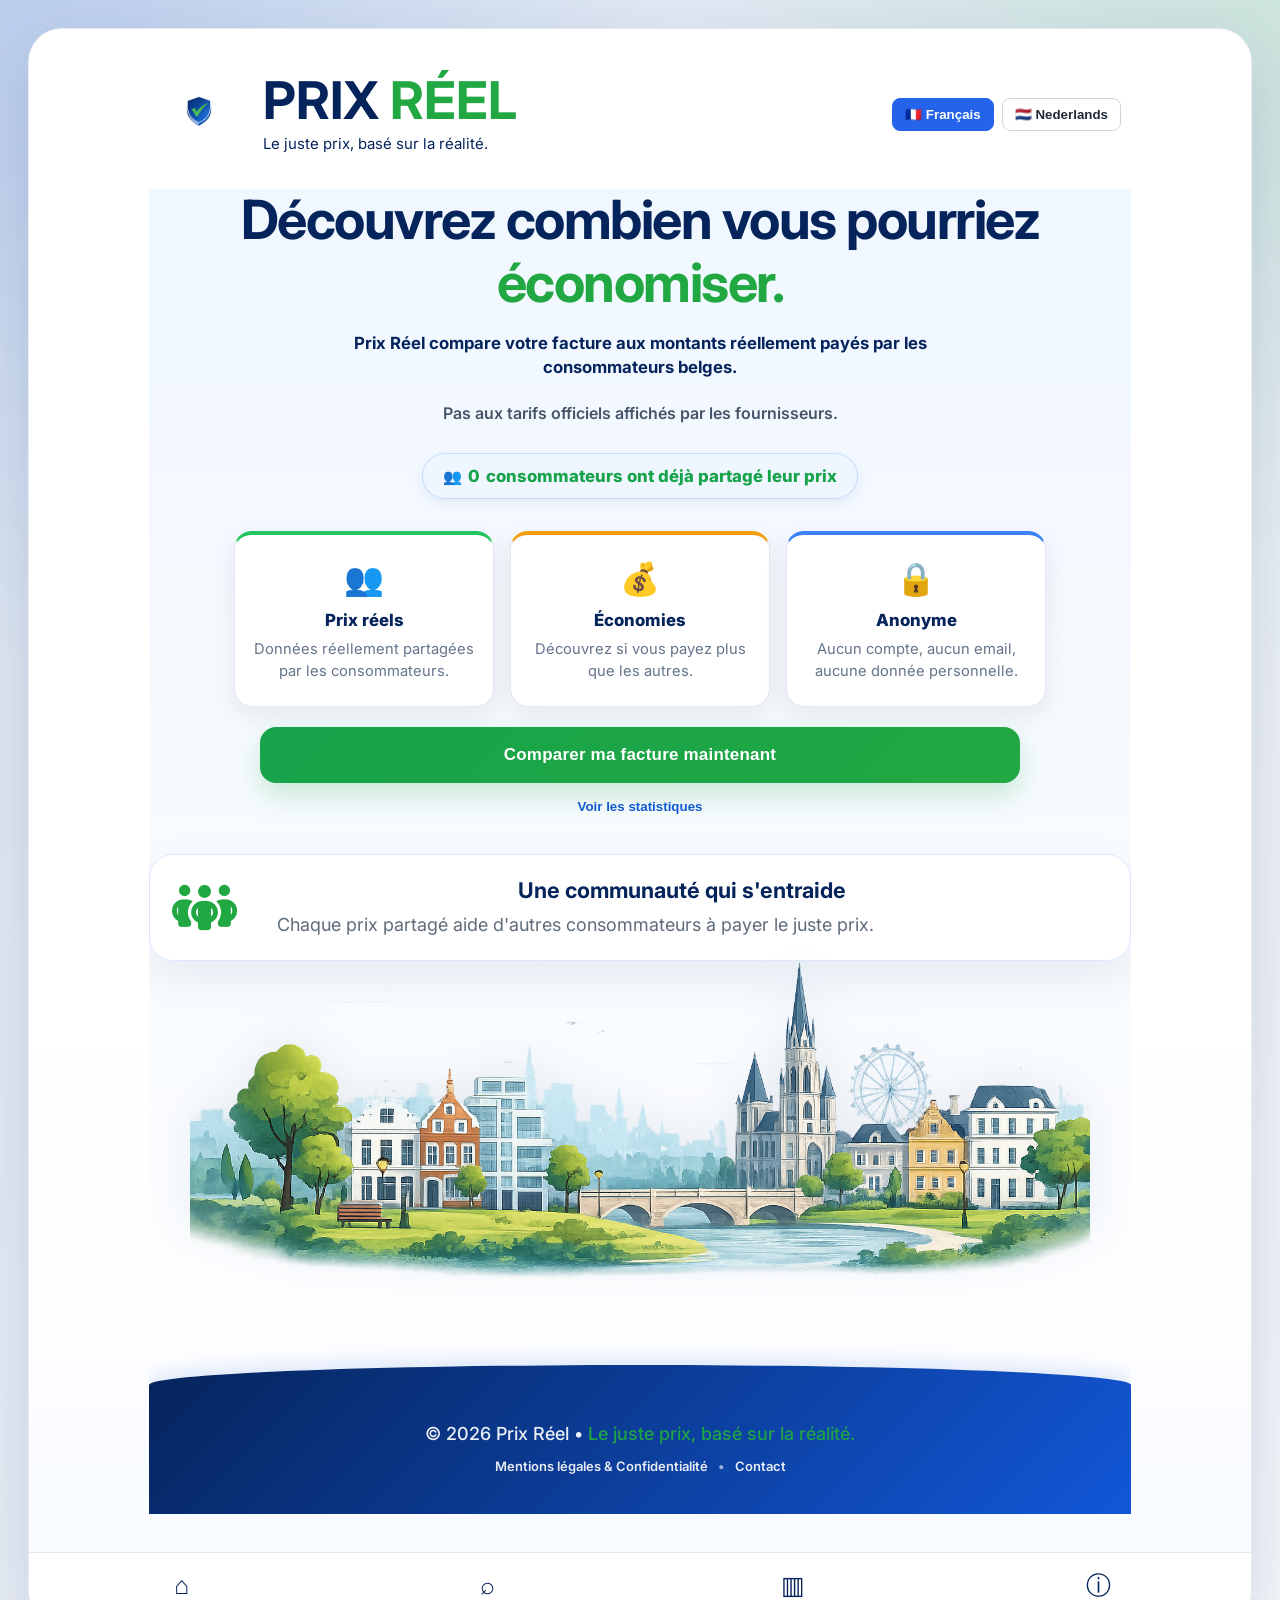
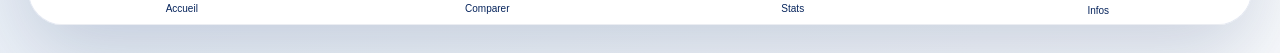
==== index.html @ 26c75067 "Add i18n attributes to community section headings" ====
<!DOCTYPE html>
<html lang="fr">
<head>
  <meta charset="UTF-8" />
  <meta name="viewport" content="width=device-width, initial-scale=1.0" />
  <link rel="icon" type="image/png" href="shield-logo.png">
  
  
  <title>Prix Réel | Comparez les prix Internet réellement payés en Belgique</title>
  <meta name="description" content="Prix Réel est une plateforme belge indépendante basée sur les prix réellement payés par les consommateurs. Comparez votre abonnement Internet et découvrez si vous payez le juste prix.">
  <meta name="robots" content="index, follow">
  <link rel="stylesheet" href="style.css?v=30" />
  <link rel="stylesheet" href="https://cdnjs.cloudflare.com/ajax/libs/font-awesome/6.5.1/css/all.min.css">
  <link href="https://fonts.googleapis.com/css2?family=Inter:wght@500;600;700;800&display=swap" rel="stylesheet">
  <meta name="google-site-verification" content="8KkwB-e2dJpltFRa9STLV8NX990c75Moo5jhTXVJp_Q" />
  <!-- Google tag (gtag.js) -->
<script async src="https://www.googletagmanager.com/gtag/js?id=G-095K23J9T4"></script>
<script>
  window.dataLayer = window.dataLayer || [];
  function gtag(){dataLayer.push(arguments);}
  gtag('js', new Date());

  gtag('config', 'G-095K23J9T4');
</script>
</head>

<body>

  <main class="app">

    <section class="screen active" id="home">
      
<header class="site-header">

  <div class="brand">
    <img src="shield-logo.png" alt="Prix Réel" class="logo-shield">

    <div class="brand-text">
      <h1>PRIX <span>RÉEL</span></h1>
      <p data-i18n="brandSlogan">
        Le juste prix, basé sur la réalité.
      </p>
    </div>
  </div>

  <div class="language-switcher">
    <button id="lang-fr" onclick="setLanguage('fr')">
      🇫🇷 Français
    </button>

    <button id="lang-nl" onclick="setLanguage('nl')">
      🇳🇱 Nederlands
    </button>
  </div>

</header>

<div class="hero">

  <h2 data-i18n="heroTitle">
    Découvrez combien vous pourriez <span>économiser.</span>
  </h2>

  <div class="hero-message">
    <strong data-i18n="heroMessageStrong">
      Prix Réel compare votre facture aux montants réellement payés par les consommateurs belges.
    </strong>
    <br>
    <span data-i18n="heroMessageSmall">
      Pas aux tarifs officiels affichés par les fournisseurs.
    </span>
  </div>

  <div class="community-counter">
    👥 <span id="home-trust-counter">0</span>
    <span data-i18n="communityCounterText">consommateurs ont déjà partagé leur prix</span>
  </div>

  <div class="hero-features">

    <div class="feature-card">
      <div class="feature-icon">👥</div>
      <h3 data-i18n="featureRealPricesTitle">Prix réels</h3>
      <p data-i18n="featureRealPricesText">Données réellement partagées par les consommateurs.</p>
    </div>

    <div class="feature-card">
      <div class="feature-icon">💰</div>
      <h3 data-i18n="featureSavingsTitle">Économies</h3>
      <p data-i18n="featureSavingsText">Découvrez si vous payez plus que les autres.</p>
    </div>

    <div class="feature-card">
      <div class="feature-icon">🔒</div>
      <h3 data-i18n="featureAnonymousTitle">Anonyme</h3>
      <p data-i18n="featureAnonymousText">Aucun compte, aucun email, aucune donnée personnelle.</p>
    </div>

  </div>

<button class="primary" onclick="goTo('category')" data-i18n="compareButton">
  Comparer ma facture maintenant
</button>
  
<button class="link" onclick="goTo('stats')" data-i18n="statsButton">
  Voir les statistiques
</button>

<div class="community-card">
  <div class="community-icon">
    <i class="fa-solid fa-people-group"></i>
  </div>

  <div class="community-content">
    <h3 data-i18n="communityTitle">
      Une communauté qui s'entraide
    </h3>

    <p data-i18n="communityText">
      Chaque prix partagé aide d'autres consommateurs
      à payer le juste prix.
    </p>
</div>
</div>

<div class="footer-separator"></div>

<div class="city-footer">
  <img src="city-prixreel.png" alt="Ville Prix Réel">
</div>

<footer class="footer-prixreel">
  <p>
    © 2026 Prix Réel •
    <span data-i18n="footerSlogan">
      Le juste prix, basé sur la réalité.
    </span>
  </p>

  <div class="footer-links">
    <a href="mentions-legales.html" data-i18n="footerLegal">
      Mentions légales & Confidentialité
    </a>

    <span>•</span>

    <a href="mailto:contact.prixreel@gmail.com" data-i18n="footerContact">
      Contact
    </a>
  </div>
</footer>
      
    </section>

<section class="screen" id="category">
  <div class="topbar">
    <button class="back" onclick="goTo('home')">←</button>
    <div class="progress"><span style="width:25%"></span></div>
  </div>

  <h2 data-i18n="categoryTitle">Quel service souhaitez-vous comparer ?</h2>
  <p class="subtitle" data-i18n="categorySubtitle">Nous commençons par Internet.</p>

  <button class="service active-service" onclick="goTo('form')">
    <div class="service-icon blue">📶</div>
    <div>
      <strong data-i18n="serviceInternetTitle">Internet</strong>
      <p data-i18n="serviceInternetText">Comparez votre abonnement Internet</p>
    </div>
    <span>›</span>
  </button>

  <button class="service locked">
    <div class="service-icon">🚗</div>
    <div>
      <strong data-i18n="serviceCarTitle">Assurance auto</strong>
      <p data-i18n="comingSoon">🔒 Bientôt disponible</p>
    </div>
  </button>

  <button class="service locked">
    <div class="service-icon">⚡</div>
    <div>
      <strong data-i18n="serviceElectricityTitle">Électricité</strong>
      <p data-i18n="comingSoon">🔒 Bientôt disponible</p>
    </div>
  </button>

  <button class="service locked">
    <div class="service-icon">📱</div>
    <div>
      <strong data-i18n="serviceMobileTitle">Téléphone mobile</strong>
      <p data-i18n="comingSoon">🔒 Bientôt disponible</p>
    </div>
  </button>
  
  <div class="info-box">
    <strong data-i18n="categoryInfoTitle">
      D'autres catégories arrivent bientôt !
    </strong>
    <p data-i18n="categoryInfoText">
      Aidez-nous à rendre les prix plus transparents partout.
    </p>
  </div>
    </section>

    <section class="screen" id="form">
      <div class="topbar">
        <button class="back" onclick="goTo('category')">←</button>
        <div class="progress"><span style="width:50%"></span></div>
      </div>

    <h2 data-i18n="formTitle">
      Comparez votre abonnement Internet
    </h2>    
    <p class="subtitle" data-i18n="formSubtitle">
      Remplissez les informations ci-dessous.
    </p>

<label data-i18n="providerLabel">Votre fournisseur Internet</label>
<select id="provider">
  <option>Proximus</option>
  <option>Orange</option>
  <option>Telenet</option>
  <option>Mobile Vikings</option>
  <option>Base</option>
  <option>Scarlet</option>
  <option>EDPnet</option>
  <option>VOO</option>
  <option>Yoin</option>
  <option>Hey! Telecom</option>
  <option data-i18n="optionOther">Autre</option>
</select>

<label data-i18n="cityLabel">Votre ville</label>
<div class="city-autocomplete">
  <input
    type="text"
    id="citySearch"
    placeholder="Tapez votre ville..."
    data-i18n-placeholder="cityPlaceholder"
    autocomplete="new-password"
  >
  <div id="citySuggestions"></div>
</div>

<label data-i18n="priceLabel">Votre montant mensuel</label>
<div class="money-input">
  <input id="price" type="number" value="62" />
  <span data-i18n="perMonth">€ / mois</span>
</div>

<div class="extra-services-row">
  <input type="checkbox" id="hasExtraServices">

  <label for="hasExtraServices">
    <strong data-i18n="extraLabel">
      Mon prix inclut une assurance ou un service supplémentaire
    </strong>

    <small data-i18n="extraDescription">
      Exemple : assurance smartphone, option sécurité, service lié au pack...
    </small>
  </label>
</div>

  <label data-i18n="offerLabel">Type d'abonnement</label>
  <select id="offer">
    <option data-i18n="offerInternetOnly">Internet seul</option>
    <option data-i18n="offerInternetTV">Internet + TV</option>
    <option data-i18n="offerInternetMobile">Internet + Mobile</option>
    <option data-i18n="offerInternetTVMobile">Internet + TV + Mobile</option>
    <option data-i18n="offerFullPack">Pack complet</option>
    <option data-i18n="offerFiber">Fibre</option>
  </select>
  
  <label data-i18n="speedLabel">Vitesse Internet</label>
  
  <select id="speed">
    <option>100 Mbps</option>
    <option>200 Mbps</option>
    <option>500 Mbps</option>
    <option>1 Gbps</option>
    <option data-i18n="optionOther">Autre</option>
    <option value="unknown" data-i18n="unknownSpeed">
      Je ne connais pas ma vitesse
    </option>
  </select>

    <div class="privacy-box">
      <div class="privacy-icon">✓</div>
    
      <div class="privacy-text">
        <h3 data-i18n="anonymousTitle">
          Vos données sont 100% anonymes
        </h3>
    
        <p data-i18n="anonymousText">
          Elles nous aident seulement à calculer les prix réels dans votre région.
        </p>
      </div>
    </div>
    
    <button
      class="primary blue-btn"
      onclick="calculate()"
      data-i18n="comparePriceButton">
      Comparer mon prix
    </button>
  </section>

<section class="screen" id="result">
  <div class="topbar">
    <button class="back" onclick="goTo('form')">←</button>
    <strong data-i18n="resultTopbar">Résultat</strong>
    <button class="back">↗</button>
  </div>

  <div class="result-card result-card-simple">

    <div class="price-summary">
      <span id="price-summary-text">
        Votre prix est 20% plus cher que la moyenne
      </span>
    </div>

    <div class="score-bar-card">
      <div class="score-badge" id="percent">0%</div>

      <div class="score-bar">
        <div class="score-fill"></div>
        <div class="score-dot"></div>
      </div>

      <div class="score-labels">
        <span data-i18n="cheaperLabel">Moins cher</span>
        <span data-i18n="moreExpensiveLabel">Plus cher</span>
      </div>

      <p id="ranking-message" data-i18n="rankingMessage">
        Position dans le classement des prix
      </p>
    </div>

    <div class="result-summary" id="result-summary"></div>

    <div class="data-quality-small" id="data-quality"></div>

    <div class="recommendation-card" id="recommendation-card"></div>

  </div>

  <div class="best-deals-card" id="best-deals-card">
    <h3 data-i18n="providerRankingTitle">
      🏆 Classement des fournisseurs
    </h3>

    <p class="provider-ranking-subtitle" data-i18n="providerRankingSubtitle">
      Prix moyens observés pour des abonnements similaires.
    </p>

    <div id="best-deals-list"></div>
  </div>

  <div class="tip-card" id="saving-tip-card">
    <strong id="saving-tip-title" data-i18n="savingTipTitle">
      💡 Conseil Prix Réel
    </strong>

    <p id="saving-tip-text" data-i18n="savingTipText">
      Les prix évoluent régulièrement. Pensez à comparer votre abonnement de temps en temps.
    </p>
  </div>

  <button class="primary" onclick="goTo('home')" data-i18n="restartComparisonButton">
    Recommencer une comparaison
  </button>

  <button class="share-btn" onclick="shareResult()" data-i18n="shareResultButton">
    📤 Partager mon résultat et aider la communauté
  </button>
</section>

<section class="screen" id="stats">
  <div class="topbar">
    <button class="back" onclick="goTo('home')">←</button>
    <strong>Statistiques</strong>
    <div></div>
  </div>
<div class="stats-hero">

  <h2 data-i18n="statsTitle">
    Les prix partagés par la communauté
  </h2>

  <p data-i18n="statsSubtitle">
    Un aperçu des prix Internet réellement enregistrés sur Prix Réel.
  </p>

  <p class="stats-community">
    📊
    <span id="stats-community-count">47</span>
    <span data-i18n="statsCommunityText">
      contributions réelles de consommateurs belges
    </span>
  </p>

  <p class="stats-community">
    🏙️
    <span id="stats-cities">26</span>
    <span data-i18n="statsCitiesText">
      villes couvertes en Belgique
    </span>
  </p>

</div>

<div class="stats-grid">
  <div class="stat-card">
    <div class="stat-icon">📊</div>
    <h3 id="stats-total">0</h3>
    <p data-i18n="statsTotalLabel">Prix enregistrés</p>
  </div>

  <div class="stat-card">
    <div class="stat-icon">💶</div>
    <h3 id="stats-average">0 €</h3>
    <p data-i18n="statsAverageLabel">Prix moyen</p>
  </div>

  <div class="stat-card">
    <div class="stat-icon">🟢</div>
    <h3 id="stats-min">0 €</h3>
    <p data-i18n="statsMinLabel">Prix le plus bas</p>
  </div>

  <div class="stat-card">
    <div class="stat-icon">🔴</div>
    <h3 id="stats-max">0 €</h3>
    <p data-i18n="statsMaxLabel">Prix le plus élevé</p>
  </div>
</div>

<div class="provider-chart-card">
  <h3 data-i18n="statsRankingTitle">
    🏆 Classement des fournisseurs les plus compétitifs
  </h3>

  <p data-i18n="statsRankingSubtitle">
    Basé sur les prix réellement observés par la communauté.
  </p>
    
<div class="filter-section-title">
  <span>📦</span>
  <strong data-i18n="statsOfferLabel">Offre</strong>
</div>
    
<div class="provider-filter">
  <button class="provider-filter-btn active" data-i18n="statsAll" onclick="setProviderFilter('all', this)">Tous</button>

  <button class="provider-filter-btn" data-i18n="statsInternet" onclick="setProviderFilter('Internet', this)">Internet</button>

  <button class="provider-filter-btn" data-i18n="statsInternetTv" onclick="setProviderFilter('Internet + TV', this)">Internet + TV</button>

  <button class="provider-filter-btn" data-i18n="statsInternetMobile" onclick="setProviderFilter('Internet + Mobile', this)">Internet + Mobile</button>

  <button class="provider-filter-btn" data-i18n="statsFullPack" onclick="setProviderFilter('Pack complet', this)">Pack complet</button>
</div>
    
<div class="filter-separator"></div>

<div class="filter-section-title">
  <span>🚀</span>
  <strong data-i18n="statsSpeedLabel">Vitesse</strong>
</div>
    
<div class="provider-filter speed-filter">
  <button class="speed-filter-btn active" onclick="setSpeedFilter('all', this)">Toutes vitesses</button>
  <button class="speed-filter-btn" onclick="setSpeedFilter('100 Mbps', this)">100 Mbps</button>
  <button class="speed-filter-btn" onclick="setSpeedFilter('500 Mbps', this)">500 Mbps</button>
  <button class="speed-filter-btn" onclick="setSpeedFilter('1 Gbps', this)">1 Gbps</button>
</div>

<div id="filter-summary" class="filter-summary"></div>

    
      <div id="provider-chart"></div>
</div>


  
<div class="stats-note">
  <strong data-i18n="statsHowCalculatedTitle">
    🔍 Comment sont calculées ces statistiques ?
  </strong>

  <p data-i18n="statsHowCalculatedText">
    Les moyennes sont recalculées automatiquement à chaque nouvelle contribution.
    Les classements sont basés sur les prix réellement observés auprès des consommateurs.
  </p>
</div>
  
</section>

    <section class="screen" id="profile">
  <div class="topbar">
    <button class="back" onclick="goTo('home')">←</button>
    <strong>Profil communauté</strong>
    <div></div>
  </div>

  <div class="stats-hero">
    <h2>Votre espace Prix Réel</h2>
    <p>Suivez l’évolution de la communauté et les meilleurs prix observés.</p>
  </div>

  <div class="stats-grid">
    <div class="stat-card">
      <div class="stat-icon">📊</div>
      <h3 id="profile-total">0</h3>
      <p>Prix partagés</p>
    </div>

    <div class="stat-card">
      <div class="stat-icon">🏙️</div>
      <h3 id="profile-cities">0</h3>
      <p>Villes couvertes</p>
    </div>

    <div class="stat-card">
      <div class="stat-icon">🏆</div>
      <h3 id="profile-best-provider">-</h3>
      <p>Fournisseur le plus compétitif</p>
    </div>

    <div class="stat-card">
      <div class="stat-icon">🤝</div>
      <h3>100%</h3>
      <p>Données anonymes</p>
    </div>
  </div>

  <div class="stats-note">
    <strong>🌍 Impact de la communauté</strong>
    <p>
      Grâce aux prix partagés dans plusieurs villes belges,
      Prix Réel aide déjà les consommateurs à identifier
      les offres les plus compétitives du marché.
    </p>
  </div>
</section>

    <section id="about" class="screen">

  <div>
    <h2 data-i18n="infoTitle">ⓘ Informations</h2>
    <p class="subtitle" data-i18n="infoSubtitle">
      Transparence, méthodologie et mission de Prix Réel.
    </p>
  </div>

  <div class="trust-row">
    <div>
      📊 <span id="info-trust-counter">0</span>
      <span data-i18n="infoBadgeShared">prix partagés</span>
    </div>

    <div>
      🏙️ <span data-i18n="infoBadgeBelgium">Données en Belgique</span>
    </div>

    <div>
      🔒 <span data-i18n="infoBadgeAnonymous">Contributions anonymes</span>
    </div>
  </div>

  <h2 data-i18n="infoHowTitle">Comment ça marche ?</h2>

  <p class="subtitle" data-i18n="infoHowText">
    Prix Réel aide les consommateurs à comparer les prix réellement payés par la communauté.
  </p>

  <div class="info-card">
    <div class="info-icon">
      <img src="shield-logo.png" class="info-shield" alt="Prix Réel">
    </div>
    <div>
      <h3 data-i18n="infoAboutTitle">À propos de Prix Réel</h3>

      <p data-i18n="infoAboutText1">
        Prix Réel est une plateforme collaborative qui permet aux consommateurs de comparer leur abonnement avec les prix réellement payés par d'autres utilisateurs.
      </p>

      <p data-i18n="infoAboutText2">
        Notre objectif est simple : apporter davantage de transparence sur les prix pratiqués en Belgique et aider chacun à payer le juste prix.
      </p>
    </div>
  </div>

  <div class="info-card">
    <div class="info-icon">📤</div>
    <div>
      <h3 data-i18n="infoShareTitle">Partagez votre abonnement</h3>

      <p data-i18n="infoShareText1">
        Indiquez simplement votre ville, votre fournisseur et le montant de votre abonnement.
      </p>

      <p data-i18n="infoShareText2">
        En quelques secondes, votre contribution enrichit la base de données et aide à améliorer les comparaisons pour toute la communauté.
      </p>
    </div>
  </div>

  <div class="info-card">
    <div class="info-icon">🔍</div>
    <div>
      <h3 data-i18n="infoCompareTitle">Prix Réel compare</h3>

      <p data-i18n="infoCompareText1">
        Une fois votre abonnement renseigné, Prix Réel recherche automatiquement des offres similaires dans sa base de données.
      </p>

      <p data-i18n="infoCompareText2">
        L'analyse repose sur plusieurs critères afin de proposer une comparaison pertinente et représentative du marché.
      </p>
    </div>
  </div>

  <div class="info-card">
    <div class="info-icon">📊</div>
    <div>
      <h3 data-i18n="infoCalculationTitle">
        Comment les comparaisons sont calculées ?
      </h3>

      <p data-i18n="infoCalculationText1">
        Les comparaisons prennent notamment en compte le fournisseur, le type d'offre, la vitesse Internet et la localisation lorsque cela est pertinent.
      </p>

      <p data-i18n="infoCalculationText2">
        Plus la communauté participe, plus les résultats gagnent en précision.
      </p>
    </div>
  </div>

  <div class="info-card">
    <div class="info-icon">💰</div>
    <div>
      <h3 data-i18n="infoSituationTitle">Découvrez votre situation</h3>

      <p data-i18n="infoSituationText1">
        Vous savez immédiatement si votre abonnement est inférieur, proche ou supérieur aux prix observés pour des offres similaires.
      </p>

      <p data-i18n="infoSituationText2">
        Prix Réel vous permet ainsi d'identifier rapidement si vous bénéficiez d'un bon tarif ou si des économies sont possibles.
      </p>
    </div>
  </div>

  <div class="info-card">
    <div class="info-icon">🔒</div>
    <div>
      <h3 data-i18n="infoAnonymousTitle">Données anonymes</h3>

      <p data-i18n="infoAnonymousText1">
        Aucun nom, numéro de téléphone ou information personnelle n'est demandé.
      </p>

      <p data-i18n="infoAnonymousText2">
        Les données enregistrées servent uniquement à améliorer les comparaisons et les statistiques affichées sur la plateforme.
      </p>
    </div>
  </div>

  <div class="info-card">
    <div class="info-icon">🛡️</div>
    <div>
      <h3 data-i18n="infoEngagementTitle">Notre engagement</h3>

      <p data-i18n="infoEngagementText1">
        Prix Réel ne vend pas vos données personnelles.
      </p>

      <p data-i18n="infoEngagementText2">
        Les comparaisons sont basées exclusivement sur les informations réellement partagées par la communauté afin de garantir une approche transparente et indépendante.
      </p>
    </div>
  </div>

  <div class="info-card">
    <div class="info-icon">🧩</div>
    <div>
      <h3 data-i18n="infoCommunityTitle">
        Une communauté qui s’entraide
      </h3>

      <p data-i18n="infoCommunityText1">
        Chaque prix partagé aide d'autres consommateurs à mieux comprendre le marché et à identifier les offres les plus avantageuses.
      </p>

      <p data-i18n="infoCommunityText2">
        En participant, vous contribuez à rendre les prix plus transparents pour tous.
      </p>
    </div>
  </div>

  <div class="info-card">
    <div class="info-icon">🤝</div>
    <div>
      <h3 data-i18n="infoPartnersTitle">Partenaires</h3>

      <p data-i18n="infoPartnersText1">
        Prix Réel est actuellement en phase de développement.
      </p>

      <p data-i18n="infoPartnersText2">
        Des partenariats pourront être mis en place à l'avenir afin d'enrichir les services proposés aux utilisateurs et de leur offrir davantage d'opportunités d'économies.
      </p>

      <p data-i18n="infoPartnersText3">
        Notre priorité reste de fournir des comparaisons claires, indépendantes et basées sur les prix réellement observés au sein de la communauté.
      </p>
    </div>
  </div>

  <div class="info-card">
    <div class="info-icon">📧</div>
    <div>
      <h3 data-i18n="infoContactTitle">Contact</h3>
      <p>contact.prixreel@gmail.com</p>
    </div>
  </div>

</section>

<nav>
  <button onclick="goTo('home')">
    ⌂<span data-i18n="navHome">Accueil</span>
  </button>

  <button onclick="goTo('category')">
    ⌕<span data-i18n="navCompare">Comparer</span>
  </button>

  <button onclick="goTo('stats')">
    ▥<span data-i18n="navStats">Stats</span>
  </button>

  <button onclick="goTo('about')">
    ⓘ<span data-i18n="navInfo">Infos</span>
  </button>
</nav>



</main>


<script src="./app.js?v=30"></script>
  
</body>
</html>
---- style.css ----
/* =====================================================
   PRIX RÉEL - CSS nettoyé
   Version Internet v1
===================================================== */

/* =====================================================
   Variables
===================================================== */

:root {
  --navy: #06245c;
  --navy-2: #0b347d;
  --blue: #1257d8;
  --green: #22a843;
  --green-2: #16a34a;
  --bg: #eef3f8;
  --text: #071632;
  --muted: #5f6b7a;
  --line: #e4e9f0;
  --danger: #e11d48;
}

/* =====================================================
   Base générale
===================================================== */

* {
  box-sizing: border-box;
}

html,
body {
  margin: 0;
  min-height: 100%;
}

body {
  min-height: 100vh;
  background: linear-gradient(135deg, #dce6f2, #f8fafc);
  font-family: 'Inter', Arial, Helvetica, sans-serif;
  color: var(--text);
  display: flex;
  justify-content: center;
  align-items: flex-start;
  padding: 28px;
}

.app {
  position: relative;
  width: 100%;
  max-width: 1600px;
  min-height: 900px;
  background: #fff;
  border-radius: 34px;
  box-shadow: 0 28px 80px rgba(6, 36, 92, 0.18);
  overflow: hidden;
  border: 1px solid rgba(6, 36, 92, 0.08);
}

.screen {
  display: none;
  min-height: 760px;
  padding: 56px 64px 100px;
  overflow-y: auto;
  animation: show 0.22s ease;
  max-width: none;
  margin: 0 auto;
}

.screen.active {
  display: block;
}

@keyframes show {
  from {
    opacity: 0;
    transform: translateY(8px);
  }

  to {
    opacity: 1;
    transform: translateY(0);
  }
}

/* =====================================================
   Textes
===================================================== */

h2 {
  margin: 0;
  font-size: 34px;
  line-height: 1.16;
  color: var(--navy);
}

.subtitle {
  color: var(--muted);
  font-size: 16px;
  line-height: 1.55;
  max-width: 640px;
  margin: 12px auto 0;
}

/* =====================================================
   Branding / logo
===================================================== */

.brand {
  display: flex;
  align-items: center;
  justify-content: flex-start;
  gap: 24px;
  margin: 0;
  text-align: left;
}

.brand-text {
  display: flex;
  flex-direction: column;
  align-items: flex-start;
}

.logo-shield {
  width: 78px;
  height: 78px;
  object-fit: contain;
  flex-shrink: 0;
  display: block;
}

.brand h1 {
  margin: 0;
  color: var(--navy);
  font-size: 36px;
  line-height: 1;
  white-space: nowrap;
}

.brand h1 span,
.hero span {
  color: var(--green);
}

.brand p {
  margin: 7px 0 0;
  font-size: 13px;
  color: var(--navy);
  white-space: nowrap;
}

/* =====================================================
   Boutons
===================================================== */

.primary {
  width: 100%;
  max-width: 620px;
  margin: 0 auto;
  display: block;

  border: none;
  border-radius: 16px;

  padding: 18px 24px;

  background: linear-gradient(135deg, var(--green-2), var(--green));

  color: white;
  font-weight: 800;
  font-size: 17px;
  letter-spacing: 0.2px;

  cursor: pointer;

  box-shadow: 0 12px 28px rgba(34, 168, 67, 0.22);

  transition:
    transform 0.25s ease,
    box-shadow 0.25s ease,
    filter 0.25s ease;
}

.primary:hover {
  transform: translateY(-2px);
  filter: brightness(1.03);
  box-shadow: 0 16px 32px rgba(34, 168, 67, 0.30);
}

.primary:active {
  transform: translateY(0);
}

.blue-btn {
  background: linear-gradient(135deg, var(--blue), #003fb8);
  box-shadow: 0 10px 20px rgba(18, 87, 216, 0.18);
}

.link {
  display: block;
  background: transparent;
  border: none;
  color: var(--blue);
  width: 100%;
  max-width: 620px;
  padding: 16px;
  font-weight: 700;
  cursor: pointer;
  margin: 0 auto;
  text-align: center;
}

.share-btn {
  width: 100%;
  margin-top: 12px;
  padding: 16px;
  border: none;
  border-radius: 14px;
  background: linear-gradient(135deg, var(--blue), var(--navy-2));
  color: white;
  font-size: 15px;
  font-weight: 700;
  cursor: pointer;
  box-shadow: 0 10px 24px rgba(18, 87, 216, 0.25);
  transition: transform 0.25s ease, box-shadow 0.25s ease;
}

.share-btn:hover {
  transform: translateY(-2px);
  box-shadow: 0 14px 28px rgba(18, 87, 216, 0.35);
}

/* =====================================================
   Accueil
===================================================== */

#home {
  position: relative;
  overflow-y: auto;
}

#home > *:not(.landscape) {
  position: relative;
  z-index: 5;
}

.hero {
  text-align: center;
  position: relative;
  overflow: hidden;
  padding-bottom: 0;
}

.hero h2 {
  font-size: 46px;
  max-width: 700px;
  margin: 0 auto 18px;
}

.hero p {
  color: var(--muted);
  font-size: 16px;
  line-height: 1.55;
  max-width: 640px;
  margin: 12px auto 0;
}

.hero-counter,
.trust-counter {
  margin-top: 14px;
  margin-bottom: 24px;
  font-size: 17px;
  font-weight: 700;
  color: var(--green);
  
}

.hero{
background:
linear-gradient(
180deg,
#f0f7ff 0%,
#ffffff 100%
);
}

.features {
  background: #fff;
  border: 1px solid var(--line);
  border-radius: 22px;
  padding: 20px;
  margin: 28px auto 22px;
  box-shadow: 0 12px 28px rgba(6, 36, 92, 0.06);
  max-width: 620px;
}

.feature {
  display: flex;
  gap: 13px;
  align-items: center;
  margin: 16px 0;
}

.feature strong {
  font-size: 14.5px;
  color: var(--navy);
}

.feature p {
  margin: 4px 0 0;
  color: var(--muted);
  font-size: 13px;
}

.icon,
.service-icon {
  width: 46px;
  height: 46px;
  min-width: 38px;
  border-radius: 50%;
  display: flex;
  align-items: center;
  justify-content: center;
  color: #fff;
}

.green {
  background: var(--green);
}

.blue {
  background: var(--blue);
}

/* =====================================================
   Carte communauté accueil
===================================================== */

.community-card {
  display: flex;
  align-items: center;
  gap: 18px;
  background: white;
  border: 1px solid #e5e7eb;
  border-radius: 24px;
  padding: 22px;
  margin: 24px 0;
  box-shadow: 0 4px 12px rgba(0, 0, 0, 0.04);
}

.community-shield {
  width: 56px;
  height: auto;
  flex-shrink: 0;
}

.community-content {
  flex: 1;
}

.community-content h3 {
  margin: 0 0 8px;
  font-size: 1.35rem;
  color: var(--navy);
}

.community-content p {
  margin: 0;
  color: var(--muted);
  line-height: 1.5;
}

.community-icon {
  color: var(--green);
  font-size: 52px;
  display: flex;
  align-items: center;
  justify-content: center;
  flex-shrink: 0;
}

/* =====================================================
   Décor accueil et footer
===================================================== */

.landscape {
  position: absolute;
  left: 0;
  right: 0;
  bottom: 72px;
  height: 120px;
  pointer-events: none;
  overflow: hidden;
  z-index: 1;
}

.hill {
  position: absolute;
  border-radius: 50% 50% 0 0;
}

.hill-one {
  background: #9bd99f;
  width: 500px;
  height: 120px;
  bottom: -55px;
  left: -80px;
}

.hill-two {
  background: var(--navy-2);
  width: 440px;
  height: 85px;
  bottom: -35px;
  right: -90px;
  opacity: 0.92;
}

.tower {
  position: absolute;
  right: 58px;
  bottom: 22px;
  width: 11px;
  height: 88px;
  background: var(--navy);
  clip-path: polygon(50% 0, 100% 100%, 0 100%);
}

.footer-separator {
  height: 40px;
}

.city-footer {
  width: 100%;
  margin-top: 25px;
  overflow: hidden;
}

.city-footer img {
  width: 100%;
  max-width: 700px;
  margin: 0 auto;
  display: block;

  filter: drop-shadow(0 15px 30px rgba(0, 0, 0, 0.12));

  transition: transform 0.3s ease;
}

.city-footer img:hover {
  transform: translateY(-3px);
}

.footer-prixreel {
  margin-top: -20px;
  padding: 55px 20px 40px;
  color: white;
  background: linear-gradient(135deg, var(--navy) 0%, var(--blue) 100%);
  border-radius: 100% 100% 0 0 / 40px;
  box-shadow: 0 -6px 20px rgba(18, 87, 216, 0.15);

  display: flex;
  flex-direction: column;
  align-items: center;
  justify-content: center;
  text-align: center;
}

.footer-prixreel p {
  color: #f8fafc;
  margin: 0;
  font-size: 15px;
  font-weight: 500;
  opacity: 0.95;
}

.footer-links {
  margin-top: 14px;
  display: flex;
  justify-content: center;
  align-items: center;
  gap: 10px;
  flex-wrap: wrap;
  text-align: center;
}

.footer-links a,
.footer-links span {
  color: #f8fafc;
  font-size: 13px;
  font-weight: 600;
  text-decoration: none;
}

.footer-links a:hover {
  text-decoration: underline;
}

@media (max-width: 768px) {
  .footer-prixreel {
    margin-bottom: 90px;
    padding-bottom: 90px;
  }
}

.footer-prixreel p {
  width: 100%;
  text-align: center;
}

.footer-links {
  width: 100%;
  justify-content: center;
}

/* =====================================================
   Topbar
===================================================== */

.topbar {
  display: flex;
  align-items: center;
  justify-content: space-between;
  margin-bottom: 34px;
  color: var(--navy);
}

.back {
  border: 0;
  background: transparent;
  font-size: 24px;
  cursor: pointer;
  color: var(--navy);
}

.progress {
  width: 190px;
  height: 6px;
  background: #e5eaf2;
  border-radius: 99px;
  overflow: hidden;
}

.progress span {
  display: block;
  height: 100%;
  background: var(--blue);
  border-radius: 99px;
}

/* =====================================================
   Choix des services
===================================================== */

.service {
  width: 100%;
  max-width: 680px;
  background: #fff;
  border: 1px solid var(--line);
  border-radius: 18px;
  padding: 17px;
  display: flex;
  align-items: center;
  gap: 16px;
  margin: 14px 0;
  text-align: left;
  cursor: pointer;
}

.active-service {
  border: 2px solid var(--blue);
}

.service strong {
  color: var(--navy);
  font-size: 16px;
}

.service p {
  margin: 5px 0 0;
  color: var(--muted);
  font-size: 13px;
}

.service span {
  margin-left: auto;
  font-size: 30px;
  color: var(--blue);
}

.locked {
  opacity: 0.72;
  cursor: not-allowed;
}

.locked .service-icon {
  background: #e9eef6;
  color: var(--navy);
}

/* =====================================================
   Formulaire Internet
===================================================== */

.info-box,
.privacy-box,
.tip-card {
  background: #eff6ff;
  border-radius: 18px;
  padding: 18px;
  margin-top: 22px;
  color: var(--navy);
  max-width: 680px;
}

.info-box p,
.privacy-box p,
.tip-card p {
  color: var(--muted);
  margin: 6px 0 0;
  font-size: 13px;
  line-height: 1.45;
  font-weight: 500;
}

label {
  display: block;
  margin: 18px 0 8px;
  color: var(--navy);
  font-size: 13.5px;
  font-weight: 700;
}

input,
select {
  width: 100%;
  max-width: 520px;
  border: 1px solid #dbe2ea;
  border-radius: 14px;
  padding: 15px;
  font-size: 15.5px;
  color: var(--text);
  background: white;
}

.money-input {
  display: flex;
  align-items: center;
  border: 1px solid #dbe2ea;
  border-radius: 14px;
  overflow: hidden;
  max-width: 520px;
}

.money-input input {
  border: 0;
  max-width: none;
}

.money-input span {
  padding-right: 15px;
  color: var(--navy);
  font-weight: 700;
  white-space: nowrap;
}

.extra-services-row {
  display: grid;
  grid-template-columns: 18px 1fr;
  column-gap: 14px;
  align-items: start;
  margin: 18px 0 28px;
}

.extra-services-row input[type="checkbox"],
#hasExtraServices {
  width: 18px;
  height: 18px;
  min-width: 18px;
  margin: 5px 0 0;
  padding: 0;
  transform: none;
  appearance: auto;
}

.extra-services-row label {
  margin: 0;
  padding: 0;
  cursor: pointer;
  color: var(--navy);
}

.extra-services-row label strong {
  display: block;
  font-size: 16px;
  line-height: 1.3;
  font-weight: 700;
}

.extra-services-row label small {
  display: block;
  margin-top: 4px;
  font-size: 13px;
  line-height: 1.4;
  color: #6b7280;
}

.privacy-box {
  display: flex;
  align-items: center;
  gap: 16px;
  background: #eef7f1;
  border-radius: 20px;
  padding: 20px;
  margin-top: 24px;
  margin-bottom: 32px;
}

.privacy-icon {
  display: flex;
  align-items: center;
  justify-content: center;
  width: 40px;
  min-width: 40px;
  height: 40px;
  font-size: 32px;
  color: #22c55e;
  flex-shrink: 0;
}

.privacy-text h3 {
  margin: 0 0 6px;
  font-size: 20px;
  color: #0f2b66;
}

.privacy-text p {
  margin: 0;
  color: #64748b;
}

/* =====================================================
   Autocomplete ville
===================================================== */

.city-autocomplete {
  position: relative;
  max-width: 520px;
}

#citySuggestions {
  position: absolute;
  top: calc(100% + 6px);
  left: 0;
  right: 0;
  background: white;
  border: 1px solid #dbe2ea;
  border-radius: 14px;
  overflow: hidden;
  box-shadow: 0 14px 30px rgba(6, 36, 92, 0.12);
  z-index: 50;
}

.city-suggestion {
  padding: 13px 15px;
  cursor: pointer;
  color: var(--navy);
  font-size: 14px;
}

.city-suggestion:hover {
  background: #eff6ff;
}

/* =====================================================
   Résultat
===================================================== */

#result {
  max-width: 760px;
  margin: 0 auto;
}

.result-card,
.best-deals-card,
.tip-card,
#result .primary {
  width: 100%;
  max-width: 760px;
  margin-left: auto;
  margin-right: auto;
}

.result-card {
  background: white;
  border: 1px solid var(--line);
  border-radius: 22px;
  padding: 34px;
  box-shadow: 0 12px 28px rgba(6, 36, 92, 0.06);
  text-align: center;
  margin-bottom: 24px;
}

.result-card-simple {
  animation: resultFadeUp 0.6s ease-out;
}

@keyframes resultFadeUp {
  from {
    opacity: 0;
    transform: translateY(30px);
  }

  to {
    opacity: 1;
    transform: translateY(0);
  }
}

.price-summary {
  text-align: center;
  margin-bottom: 18px;
}

.price-summary span {
  font-size: 1.4rem;
  font-weight: 700;
  color: var(--blue);
  line-height: 1.3;
}

#price-summary-text strong {
  display: block;
  font-size: 34px;
  font-weight: 900;
  letter-spacing: 1px;
  margin-bottom: 8px;
}

#price-summary-text span {
  display: block;
  font-size: 19px;
  font-weight: 600;
  color: #64748b;
}

#price-summary-text {
  margin-top: 18px;
  margin-bottom: 24px;
}

#price-summary-text strong {
  display: block;
  margin-top: 8px;
  margin-bottom: 10px;
  line-height: 1.15;
}

.result-card {
  padding-top: 44px;
}

/* Barre de score */

.score-bar-card {
  margin: 30px 0 24px;
  text-align: center;
}

.score-badge {
  display: inline-block;
  background: var(--blue);
  color: white;
  font-size: 30px;
  font-weight: 800;
  padding: 14px 24px;
  border-radius: 18px;
  margin-bottom: 14px;
  box-shadow: 0 12px 26px rgba(18, 87, 216, 0.28);
  transition: left 1.4s ease-out;
}

.score-bar {
  position: relative;
  height: 10px;
  border-radius: 999px;
  background: linear-gradient(90deg, var(--blue), var(--green));
  margin: 0 34px;
}

.score-dot {
  position: absolute;
  top: 50%;
  left: 85%;
  transform: translate(-50%, -50%);
  width: 28px;
  height: 28px;
  background: var(--blue);
  border: 4px solid white;
  border-radius: 50%;
  box-shadow: 0 4px 12px rgba(6, 36, 92, 0.25);
  transition: left 1.4s ease-out;
}

.score-labels {
  display: flex;
  justify-content: space-between;
  margin: 12px 34px 0;
  font-size: 14px;
  font-weight: 700;
}

.score-labels span:first-child {
  color: var(--blue);
}

.score-labels span:last-child {
  color: var(--green);
}

#ranking-message {
  margin-top: 18px;
  color: var(--navy);
  font-size: 17px;
  font-weight: 800;
  text-align: center;
}

#result-summary,
.result-summary {
  color: #64748b;
  font-size: 14px;
  font-weight: 500;
  margin-top: 12px;
  line-height: 1.5;
}

.data-quality-small {
  color: #94a3b8;
  font-size: 13px;
  margin-top: 8px;
  margin-bottom: 20px;
}

/* Qualité des données */

.quality-clean-card {
  margin-top: 18px;
  padding: 14px 16px;
  border: 1px solid #dbe5f0;
  border-radius: 14px;
  background: #ffffff;
  display: flex;
  align-items: center;
  gap: 14px;
  box-shadow: 0 6px 18px rgba(6, 36, 92, 0.06);
}

.quality-icon {
  font-size: 26px;
  color: var(--blue);
  flex-shrink: 0;
}

.quality-content {
  display: flex;
  flex-direction: column;
  gap: 8px;
}

.quality-content strong {
  font-size: 14px;
  color: var(--navy);
}

.quality-badge {
  width: fit-content;
  padding: 6px 10px;
  border-radius: 999px;
  background: #eaf8ef;
  color: #0f8f3a;
  font-size: 12px;
  font-weight: 700;
}

/* Recommandation */

.recommendation-card {
  margin-top: 20px;
  padding: 20px 24px;
  border-radius: 18px;
  background: linear-gradient(135deg, #f5fff7, #ebfff0);
  border: 1px solid #b8ecc5;
  text-align: center;
  color: var(--navy);
  box-shadow: 0 16px 32px rgba(34, 168, 67, 0.12);
  transform: translateY(0);
  transition: all 0.25s ease;
}

.recommendation-card strong {
  display: block;
  font-size: 22px;
  font-weight: 700;
  line-height: 1.25;
  color: var(--green-2);
  margin: 6px 0;
}

.recommendation-card p {
  margin: 0 0 8px;
  color: var(--navy);
  font-weight: 700;
}

.recommendation-card small {
  display: block;
  color: #64748b;
  margin-top: 4px;
}

.current-price {
  margin: 12px 0 6px;
  color: #374151;
  font-size: 0.95rem;
  font-weight: 500;
}

.trust-badge,
.best-price-badge {
  display: inline-block;
  margin-top: 14px;
  padding: 8px 14px;
  border-radius: 999px;
  background: #eefbf3;
  color: var(--green-2);
  font-weight: 600;
  font-size: 14px;
}

/* Classement fournisseurs résultat */

.best-deals-card {
  padding: 28px;
  border-radius: 22px;
  background: #f8fbff;
  border: 1px solid #dbeafe;
  margin-bottom: 24px;
  box-shadow: 0 12px 30px rgba(6, 36, 92, 0.08);
}

.best-deals-card h3 {
  margin: 0 0 22px;
  color: var(--navy);
}

.deal-item {
  display: flex;
  justify-content: space-between;
  align-items: center;
  padding: 12px 10px;
  border-bottom: 1px solid #e5e7eb;
  border-radius: 12px;
  transition: all 0.25s ease;
}

.deal-item:last-child {
  border-bottom: none;
}

.deal-item:hover {
  background: #f8fbff;
  transform: translateX(4px);
}

.deal-provider {
  display: flex;
  align-items: center;
  gap: 12px;
}

.deal-provider img {
  width: 26px;
  height: 26px;
  object-fit: contain;
  border: none;
  background: transparent;
  border-radius: 0;
}

.deal-item:nth-child(-n + 3) .deal-provider img {
  width: 32px;
  height: 32px;
}

.deal-provider span {
  display: flex;
  align-items: center;
  gap: 10px;
  font-weight: 600;
}

.deal-price {
  font-weight: 700;
  color: var(--green-2);
}

.tip-card {
  background: #eff6ff;
  margin-bottom: 18px;
}

.tip-card strong {
  color: var(--navy);
  font-weight: 600;
}

/* Animations résultat */

.confetti-burst {
  position: fixed;
  top: 18%;
  left: 50%;
  transform: translateX(-50%);
  font-size: 32px;
  z-index: 9999;
  animation: confettiPop 2s ease forwards;
  pointer-events: none;
}

@keyframes confettiPop {
  0% {
    opacity: 0;
    transform: translateX(-50%) scale(0.6) translateY(20px);
  }

  20% {
    opacity: 1;
    transform: translateX(-50%) scale(1.2) translateY(0);
  }

  100% {
    opacity: 0;
    transform: translateX(-50%) scale(1) translateY(-80px);
  }
}

/* =====================================================
   Statistiques et profil
===================================================== */

.stats-hero {
  text-align: center;
  margin-bottom: 30px;
}

.stats-hero h2 {
  font-size: 38px;
  color: var(--navy);
}

.stats-hero p {
  color: var(--muted);
  margin-top: 10px;
}

.stats-community {
  margin-top: 12px;
  color: var(--green);
  font-weight: 700;
}

.stats-highlight {
  color: var(--green);
  font-weight: 800;
}

.stats-grid {
  display: flex;
  justify-content: center;
  flex-wrap: wrap;
  gap: 22px;
  max-width: 1200px;
  margin: 0 auto;
}

.stat-card {
  width: 220px;
  background: white;
  border: 1px solid #dbe7ff;
  border-radius: 24px;
  padding: 28px;
  text-align: center;
  box-shadow: 0 16px 40px rgba(6, 36, 92, 0.08);
  transition: all 0.25s ease;
}

.stat-card:hover {
  transform: translateY(-5px);
  box-shadow: 0 20px 50px rgba(6, 36, 92, 0.12);
}

.stat-card:nth-child(1) {
  border-top: 5px solid var(--blue);
}

.stat-card:nth-child(2) {
  border-top: 5px solid var(--green);
}

.stat-card:nth-child(3) {
  border-top: 5px solid var(--green-2);
}

.stat-card:nth-child(4) {
  border-top: 5px solid var(--danger);
}

.stat-icon {
  font-size: 30px;
  margin-bottom: 10px;
}

.stat-card h3 {
  font-size: 42px;
  margin: 0;
  color: var(--navy);
}

.stat-card p {
  margin: 8px 0 0;
  color: var(--muted);
  font-weight: 600;
}

.stats-note {
  max-width: 700px;
  margin: 30px auto 0;
  padding: 22px;
  border-radius: 22px;
  background: white;
  border: 1px solid #dbe7ff;
  color: var(--navy);
  text-align: center;
  box-shadow: 0 10px 25px rgba(6, 36, 92, 0.05);
}

.stats-note p {
  margin: 8px 0 0;
  color: var(--muted);
}

/* =====================================================
   Classement fournisseurs
===================================================== */

.provider-chart-card {
  width: 100%;
  max-width: 1200px;
  margin: 34px auto 0;
  padding: 32px;
  background: white;
  border: 1px solid #dbe7ff;
  border-radius: 24px;
  box-shadow: 0 16px 40px rgba(6, 36, 92, 0.08);
}

.provider-chart-card h3 {
  margin: 0 0 6px;
  color: var(--navy);
}

.provider-chart-card p {
  margin: 0 0 18px;
  color: var(--muted);
}

.provider-filter {
  display: flex;
  flex-wrap: wrap;
  gap: 8px;
  margin-bottom: 12px;
}

.speed-filter {
  margin-top: 10px;
  margin-bottom: 20px;
}

.provider-filter-btn,
.speed-filter-btn {
  border: 1px solid #dbeafe;
  background: white;
  color: var(--navy);
  padding: 8px 14px;
  border-radius: 999px;
  font-size: 12px;
  font-weight: 700;
  cursor: pointer;
}

.provider-filter-btn.active {
  background: var(--blue);
  color: white;
  border-color: var(--blue);
}

.speed-filter-btn.active {
  background: var(--green);
  color: white;
  border-color: var(--green);
}

.filter-summary {
  width: 100%;
  margin: 14px 0 24px;
  padding: 10px 14px;
  background: #f8fafc;
  border: 1px solid #dbeafe;
  border-radius: 12px;
  color: #475569;
  font-size: 13px;
}

#provider-chart {
  width: 100%;
}

.provider-chart-row {
  display: grid;
  grid-template-columns: 170px minmax(0, 1fr) 145px;
  align-items: center;
  gap: 18px;
  margin: 18px 0;
}

.provider-chart-name {
  display: flex;
  align-items: center;
  gap: 10px;
  font-weight: 700;
  color: var(--navy);
}

.provider-chart-logo {
  width: 24px;
  height: 24px;
  object-fit: contain;
}

.provider-chart-bar-wrap {
  width: 100%;
  height: 12px;
  background: #edf2f7;
  border-radius: 999px;
  overflow: hidden;
}

.provider-chart-bar {
  height: 100%;
  border-radius: 999px;
  background: linear-gradient(
    90deg,
    var(--blue),
    var(--green)
  );
}

.provider-chart-price {
  text-align: right;
  min-width: 145px;
  font-size: 24px;
  font-weight: 800;
  color: var(--green);
}

.provider-chart-price small {
  display: block;
  margin-top: 4px;
  font-size: 12px;
  color: #64748b;
  font-weight: 600;
  white-space: nowrap;
}

/* =====================================================
   Page informations
===================================================== */

#about {
  text-align: center;
}

#about > div:first-child {
  margin-bottom: 18px;
}

#about > div:first-child h2 {
  font-size: 36px;
  font-weight: 800;
  color: var(--navy);
  text-align: center;
  margin: 0 0 12px;
  letter-spacing: -0.4px;
}

#about > div:first-child .subtitle {
  font-size: 16px;
  color: #64748b;
  line-height: 1.7;
  font-weight: 500;
  text-align: center;
  max-width: 720px;
  margin: 0 auto;
}

#about .trust-row {
  display: flex;
  gap: 12px;
  justify-content: center;
  flex-wrap: wrap;
  margin: 24px 0 42px;
}

#about .trust-row div {
  background: #f4f8ff;
  border: 1px solid #dbe7ff;
  border-radius: 999px;
  padding: 8px 15px;
  font-size: 13px;
  font-weight: 700;
  color: var(--navy);
  box-shadow: 0 6px 14px rgba(6, 36, 92, 0.04);
}

#about h2[data-i18n="infoHowTitle"] {
  font-size: 32px;
  font-weight: 800;
  color: var(--navy);
  text-align: center;
  margin: 0 0 16px;
  letter-spacing: -0.3px;
}

#about h2[data-i18n="infoHowTitle"] + .subtitle {
  font-size: 17px;
  color: #475569;
  line-height: 1.8;
  font-weight: 500;
  text-align: center;
  max-width: 760px;
  margin: 0 auto 38px;
}

#about .info-card {
  display: flex;
  align-items: flex-start;
  gap: 20px;
  max-width: 1050px;
  margin: 16px auto;
  padding: 20px 26px;
  background: #ffffff;
  border: 1px solid #dbe7ff;
  border-radius: 22px;
  text-align: left;
  box-shadow: 0 12px 30px rgba(6, 36, 92, 0.07);
  transition: transform 0.25s ease, box-shadow 0.25s ease;
}

#about .info-card:hover {
  transform: translateY(-3px);
  box-shadow: 0 18px 40px rgba(6, 36, 92, 0.11);
}

#about .info-card:nth-of-type(odd) {
  background: #ffffff;
}

#about .info-card:nth-of-type(even) {
  background: #f8fbff;
}

#about .info-icon {
  width: 54px;
  height: 54px;
  min-width: 54px;
  border-radius: 50%;
  background: #eff6ff;
  color: var(--blue);
  display: flex;
  align-items: center;
  justify-content: center;
  font-size: 24px;
  overflow: hidden;
  box-shadow: inset 0 0 0 1px #dbeafe;
}

#about .info-shield {
  width: 72px;
  height: 72px;
  object-fit: contain;
}

#about .info-card h3 {
  margin: 0 0 9px;
  color: var(--navy);
  font-size: 18px;
  font-weight: 800;
}

#about .info-card p {
  margin: 0 0 10px;
  color: #475569;
  font-size: 15px;
  line-height: 1.7;
  font-weight: 500;
}

#about .info-card p:last-child {
  margin-bottom: 0;
}

#about .info-card:last-child p {
  font-size: 15px;
  font-weight: 600;
  color: var(--blue);
}

@media (max-width: 700px) {
  #about > div:first-child h2 {
    font-size: 28px;
  }

  #about h2[data-i18n="infoHowTitle"] {
    font-size: 26px;
  }

  #about h2[data-i18n="infoHowTitle"] + .subtitle {
    font-size: 15px;
    margin-bottom: 28px;
  }

  #about .info-card {
    gap: 14px;
    padding: 20px;
  }

  #about .info-icon {
    width: 48px;
    height: 48px;
    min-width: 48px;
    font-size: 21px;
  }
}

/* =====================================================
   Navigation basse
===================================================== */

nav {
  position: absolute;
  left: 0;
  right: 0;
  bottom: 0;
  height: 72px;
  background: #fff;
  border-top: 1px solid var(--line);
  display: grid;
  grid-template-columns: repeat(4, 1fr);
  z-index: 20;
}

nav button {
  border: 0;
  background: transparent;
  color: var(--navy);
  font-size: 25px;
  cursor: pointer;
  padding-top: 8px;
  display: flex;
  flex-direction: column;
  align-items: center;
  justify-content: center;
}

nav span,
nav button span {
  display: block;
  font-size: 10px;
  margin-top: 3px;
  color: var(--navy);
}

/* =====================================================
   Desktop large
===================================================== */

@media (min-width: 901px) {
  body {
    background:
      radial-gradient(circle at top left, rgba(18, 87, 216, 0.16), transparent 32%),
      radial-gradient(circle at top right, rgba(34, 168, 67, 0.14), transparent 28%),
      linear-gradient(135deg, #dce6f2, #f8fafc);
  }

  .app {
    max-width: 1700px;
    min-height: 940px;
    background: linear-gradient(180deg, #ffffff 0%, #ffffff 62%, #f8fbff 100%);
  }

  .screen {
    max-width: none;
    padding: 40px 120px 110px;
  }

  .logo-shield {
    width: 115px;
    height: 115px;
  }

  .brand h1 {
    font-size: 52px;
  }

  .brand p {
    font-size: 15px;
  }

  .hero h2 {
    font-size: 54px;
    max-width: 850px;
    letter-spacing: -1.5px;
  }

  .hero p {
    font-size: 18px;
  }

  #home .features,
  #home .primary,
  #home .link {
    max-width: 760px;
  }

  .features {
    border: 1px solid #dbe7ff;
    background: rgba(255, 255, 255, 0.92);
    box-shadow: 0 18px 45px rgba(6, 36, 92, 0.10);
    padding: 26px 28px;
    backdrop-filter: blur(10px);
  }

  .feature {
    margin: 18px 0;
  }

  .primary {
    transform: translateY(0);
    transition: transform 0.2s ease, box-shadow 0.2s ease;
  }

  .primary:hover {
    transform: translateY(-2px);
    box-shadow: 0 16px 30px rgba(34, 168, 67, 0.28);
  }

  .community-card {
    max-width: 1100px;
    margin-left: auto;
    margin-right: auto;
    background: rgba(255, 255, 255, 0.96);
    border: 1px solid #dbe7ff;
    box-shadow: 0 18px 45px rgba(6, 36, 92, 0.08);
    backdrop-filter: blur(10px);
  }

  .footer-separator {
    height: 0;
  }

  .city-footer {
    margin-top: -200px;
  }

  .city-footer img {
    max-width: 900px;
    filter: drop-shadow(0 -8px 24px rgba(6, 36, 92, 0.08));
  }

  #result {
    max-width: 1180px;
  }

  #result .result-card,
  #result .best-deals-card,
  #result .tip-card {
    max-width: 900px;
    border: 1px solid #dbe7ff;
    box-shadow: 0 18px 45px rgba(6, 36, 92, 0.09);
  }

  #result .result-card {
    background: linear-gradient(180deg, #ffffff 0%, #f8fbff 100%);
    border-radius: 28px;
  }

  #result .best-deals-card {
    background: linear-gradient(180deg, #ffffff, #f8fbff);
    border-radius: 28px;
  }

  #result .deal-item {
    padding: 16px 10px;
  }

  #result .score-bar {
    height: 12px;
  }

  #result .score-dot {
    width: 32px;
    height: 32px;
  }

  #stats .stats-hero {
    text-align: center;
    max-width: 900px;
    margin: 0 auto 34px;
  }

  #stats .stat-icon {
    font-size: 34px;
    margin-bottom: 14px;
  }

  #stats .stats-note {
    max-width: 850px;
    margin: 30px auto 0;
  }

  #about .info-card {
    max-width: 1050px;
    margin-left: auto;
    margin-right: auto;
  }

  #about .stats-note {
    max-width: 720px;
  }
}

/* =====================================================
   Tablette
===================================================== */

@media (max-width: 900px) {
  body {
    padding: 18px;
    align-items: flex-start;
  }

  .app {
    max-width: 430px;
    min-height: 820px;
    border-radius: 34px;
    box-shadow: 0 28px 80px rgba(6, 36, 92, 0.22);
  }

  .screen {
    min-height: 820px;
    padding: 34px 28px 92px;
  }

  h2 {
    font-size: 27px;
  }

  .hero h2 {
    font-size: 30px;
  }

  .features,
  .service,
  .info-box,
  .privacy-box,
  .tip-card,
  .result-card,
  .best-deals-card,
  input,
  select,
  .money-input,
  .city-autocomplete,
  .primary,
  .link {
    max-width: none;
  }

  .progress {
    width: 160px;
  }

  .recommendation-card strong {
    font-size: 24px;
  }
}

/* =====================================================
   Mobile
===================================================== */

@media (max-width: 768px) {
  .community-card {
    gap: 12px;
    padding: 18px;
  }

  .community-shield {
    width: 50px;
  }

  .community-icon {
    font-size: 36px;
  }

  .community-content h3 {
    font-size: 1.25rem;
  }

  .community-content p {
    font-size: 0.95rem;
  }
}

@media (max-width: 700px) {
  .stats-hero h2 {
    font-size: 28px;
  }

  .info-card {
    padding: 18px;
    gap: 14px;
  }

  .trust-row {
    grid-template-columns: 1fr;
  }
}

@media (max-width: 600px) {
  .landscape {
    bottom: 72px;
    height: 95px;
  }

  .hill-one {
    width: 420px;
    height: 95px;
    bottom: -45px;
  }

  .hill-two {
    width: 380px;
    height: 70px;
    bottom: -30px;
  }

  .tower {
    height: 72px;
    bottom: 18px;
  }

  .provider-chart-row {
    grid-template-columns: 42px minmax(0, 1fr) 70px;
    gap: 10px;
    align-items: center;
  }

  .provider-chart-bar-wrap {
    width: 100%;
    display: block;
  }
}

@media (max-width: 520px) {
  .stats-grid {
    flex-direction: column;
    align-items: center;
  }

  .stat-card {
    width: 100%;
    max-width: 320px;
  }
}

@media (max-width: 460px) {
  body {
    padding: 0;
    background: #fff;
  }

  .app {
    width: 100%;
    max-width: none;
    min-height: 100vh;
    border-radius: 0;
    box-shadow: none;
    border: 0;
  }

  .screen {
    min-height: 100vh;
    padding: 32px 24px 92px;
  }

  .brand {
    gap: 12px;
    margin: 12px auto 28px;
    width: 100%;
  }

  .logo-shield {
    width: 100px;
    height: 100px;
  }

  .brand h1 {
    font-size: 30px;
  }

  .brand p {
    font-size: 12px;
  }

  .hero h2 {
    font-size: 29px;
  }

  .privacy-box {
    align-items: flex-start;
    padding: 18px;
  }

  .privacy-text h3 {
    font-size: 17px;
  }

  .result-card,
  .best-deals-card {
    padding: 22px;
  }

  .score-bar {
    margin: 0 12px;
  }

  .score-labels {
    margin: 12px 12px 0;
  }

  #ranking-message {
    font-size: 15px;
  }

  #price-summary-text strong {
    font-size: 22px;
  }

  #price-summary-text span {
    font-size: 15px;
  }

  .recommendation-card strong {
    font-size: 22px;
  }

  .info-icon {
    width: 70px;
    height: 70px;
    min-width: 70px;
  }
}

.provider-ranking-subtitle {
  margin: 6px 0 22px;
  color: var(--muted);
  font-size: 14px;
  line-height: 1.5;
}

/* Excellent prix */
.excellent-price {
  color: #16a34a !important;
}

/* Prix correct */
.correct-price {
  color: #f59e0b !important;
}

/* Prix élevé */
.expensive-price {
  color: #dc2626 !important;
}

#price-summary-text strong.excellent-price {
  color: #16a34a !important;
}

#price-summary-text strong.correct-price {
  color: #f59e0b !important;
}

#price-summary-text strong.expensive-price {
  color: #dc2626 !important;
}

.provider-price {
  color: #16a34a;
  font-weight: 700;
  min-width: 80px;
  text-align: right;
  padding-right: 8px;
}

.provider-count {
  color: #2563eb;
  font-size: 12px;
  font-weight: 500;
}

.saving-highlight {
  display: inline-block;
  margin-top: 4px;
  color: #16a34a;
  font-size: 24px;
  font-weight: 800;
}

.saving-month {
  color: #16a34a;
  font-size: 15px;
  font-weight: 600;
}

.extra-cost-highlight {
  display: inline-block;
  margin-top: 4px;
  color: #dc2626;
  font-size: 24px;
  font-weight: 800;
}

.extra-cost-month {
  color: #dc2626;
  font-size: 15px;
  font-weight: 600;
}

.extra-cost-month,
.saving-month {
  display: block;
  margin-top: 8px;
  font-size: 18px;
  font-weight: 700;
}

#price-summary-text {
  margin-top: 10px;
  margin-bottom: 26px;
}

#price-summary-text strong {
  font-size: 30px;
  font-weight: 800;
  letter-spacing: 0.4px;
  line-height: 1.15;
}

#price-summary-text span {
  color: #334155;
  font-size: 16px;
  font-weight: 600;
}

.saving-highlight,
.extra-cost-highlight {
  display: inline-block;
  margin-top: 8px;
  padding: 8px 18px;
  border-radius: 16px;
  font-size: 30px;
  font-weight: 800;
  letter-spacing: -0.4px;
}

.saving-highlight {
  background: #ecfdf5;
  color: #15803d;
}

.extra-cost-highlight {
  background: #fef2f2;
  color: #dc2626;
}

.saving-month,
.extra-cost-month {
  display: block;
  margin-top: 10px;
  font-size: 15px;
  font-weight: 700;
}

.saving-month {
  color: #15803d;
}

.extra-cost-month {
  color: #dc2626;
}

.score-badge {
  border-radius: 16px;
  font-weight: 800;
  letter-spacing: -0.5px;
}

.info-card,
.stats-card,
.result-card,
.tip-card,
.provider-ranking {
  transition: all 0.25s ease;
}

.info-card:hover,
.stats-card:hover,
.tip-card:hover {
  transform: translateY(-3px);
  box-shadow: 0 18px 35px rgba(0,0,0,0.08);
}

@keyframes fadeUp {
  from {
    opacity: 0;
    transform: translateY(12px);
  }

  to {
    opacity: 1;
    transform: translateY(0);
  }
}

.result-card,
.recommendation-card,
.provider-ranking,
.tip-card {
  animation: fadeUp 0.5s ease;
}

.score-badge {
  transition: transform 0.3s ease;
}

.score-badge:hover {
  transform: scale(1.08);
}

.score-track {
  overflow: hidden;
}

.score-fill {
  animation: fillBar 1.5s ease-out;
}

@keyframes fillBar {
  from {
    width: 0;
  }
}

/* =====================================================
   Classement fournisseurs - filtres et graphique
===================================================== */

.provider-filter {
  display: flex;
  flex-wrap: wrap;
  gap: 8px;
  margin: 14px 0 12px;
}

.provider-item {
  padding: 12px 0;
}

.speed-filter {
  margin-top: 10px;
  margin-bottom: 22px;
}

.provider-filter-btn,
.speed-filter-btn {
  border: 1px solid #dbeafe;
  background: #ffffff;
  color: var(--navy);
  padding: 7px 12px;
  border-radius: 999px;
  font-size: 12px;
  font-weight: 700;
  cursor: pointer;
}

.provider-filter-btn.active {
  background: var(--blue);
  color: white;
  border-color: var(--blue);
}

.speed-filter-btn.active {
  background: var(--green);
  color: white;
  border-color: var(--green);
}

.filter-summary {
  display: block;
  width: 100%;
  margin: 14px 0 24px;
  padding: 10px 14px;
  background: #f8fafc;
  border: 1px solid #dbeafe;
  border-radius: 12px;
  font-size: 13px;
  color: #475569;
}

.provider-chart-card {
  width: 100%;
  max-width: 1050px;
  margin: 34px auto 0;
  padding: 32px;
  background: white;
  border: 1px solid #dbe7ff;
  border-radius: 24px;
  box-shadow: 0 16px 40px rgba(6, 36, 92, 0.08);
}

#provider-chart {
  width: 100%;
  margin-top: 24px;
}

.provider-chart-row {
  display: grid;
  grid-template-columns: 165px minmax(0, 1fr) 125px;
  align-items: center;
  gap: 18px;
  margin: 18px 0;
}

.provider-chart-name {
  display: flex;
  align-items: center;
  gap: 10px;
  min-width: 0;
  font-weight: 700;
  color: var(--navy);
}

.provider-chart-name span {
  font-size: 13px;
  font-weight: 700;
}

.provider-chart-logo {
  width: 24px;
  height: 24px;
  min-width: 24px;
  object-fit: contain;
}

.provider-chart-bar-wrap {
  width: 100%;
  height: 12px;
  background: #edf2f7;
  border-radius: 999px;
  overflow: hidden;
}

.provider-chart-bar {
  height: 100%;
  max-width: 100%;
  border-radius: 999px;
  background: linear-gradient(90deg, var(--blue), var(--green));
}

.provider-chart-price {
  min-width: 125px;
  text-align: right;
  font-size: 15px;
  font-weight: 800;
  color: var(--green);
}

.provider-chart-price small {
  display: block;
  margin-top: 4px;
  font-size: 11px;
  color: #64748b;
  font-weight: 600;
  white-space: nowrap;
}

#provider-chart {
  transition: opacity 0.25s ease, transform 0.25s ease;
}

#provider-chart.is-changing {
  opacity: 0;
  transform: translateY(8px);
}

.provider-chart-row {
  animation: providerRowFade 0.35s ease both;
}

@keyframes providerRowFade {
  from {
    opacity: 0;
    transform: translateY(8px);
  }

  to {
    opacity: 1;
    transform: translateY(0);
  }
}

.filter-summary {
  background: linear-gradient(
    135deg,
    #f8fafc,
    #eef6ff
  );
  border: 1px solid #dbeafe;
  border-radius: 16px;
  padding: 14px 16px;
  font-size: 14px;
}

.provider-logo {
  width: 34px;
  height: 34px;
  object-fit: contain;
}

.provider-row,
.provider-item {
  display: grid;
  grid-template-columns: 44px 1fr 72px;
  align-items: center;
  gap: 10px;
  width: 100%;
}

.provider-logo {
  width: 34px;
  height: 34px;
  object-fit: contain;
}

.provider-name {
  min-width: 0;
  font-size: 16px;
  font-weight: 800;
  color: var(--navy);
}

.provider-price-box,
.provider-price {
  width: 72px;
  min-width: 72px;
  text-align: right;
  padding-right: 0;
}

.provider-price {
  display: block;
  color: var(--green);
  font-size: 20px;
  font-weight: 900;
}

.provider-count {
  display: block;
  font-size: 13px;
  color: var(--muted);
  white-space: nowrap;
}

@media (max-width: 480px) {
  .provider-ranking-card,
  .stats-card {
    padding-left: 20px;
    padding-right: 20px;
    overflow: hidden;
  }

  .provider-row,
  .provider-item {
    grid-template-columns: 40px minmax(0, 1fr) 68px;
    gap: 8px;
  }

  .provider-price-box,
  .provider-price {
    width: 68px;
    min-width: 68px;
  }

  .provider-name {
    font-size: 15px;
  }

  .provider-price {
    font-size: 19px;
  }

  .provider-count {
    font-size: 12px;
  }
}


  .provider-chart-price {
    min-width: 70px;
    text-align: right;
    padding-right: 4px;
  }

@media (max-width: 600px) {
  .provider-chart-row {
    display: grid !important;
    grid-template-columns: 90px minmax(90px, 1fr) 70px !important;
    gap: 8px !important;
    align-items: center !important;
  }

  .provider-chart-bar-wrap {
    display: block !important;
    width: 100% !important;
    height: 12px !important;
    min-width: 90px !important;
    background: #edf2f7 !important;
    border-radius: 999px !important;
    overflow: hidden !important;
  }

  .provider-chart-bar {
    display: block !important;
    height: 100% !important;
    min-width: 12px !important;
    border-radius: 999px !important;
    background: linear-gradient(90deg, var(--blue), var(--green)) !important;
  }

  .provider-chart-price {
    min-width: 70px !important;
    text-align: right !important;
    padding-right: 0 !important;
  }
}

.provider-logo-wrap {
  position: relative;
  width: 42px;
  min-width: 42px;
  display: flex;
  align-items: center;
  justify-content: center;
}

.provider-medal {
  position: absolute;
  top: -10px;
  right: -10px;
  font-size: 16px;
  z-index: 2;
}

.provider-logo {
  max-width: 34px;
  max-height: 34px;
  object-fit: contain;
  z-index: 1;
}

@media (max-width: 600px) {
  .provider-logo-wrap {
    width: 46px;
    min-width: 46px;
  }

  .provider-medal {
    top: -12px;
    right: -6px;
    font-size: 15px;
  }
}

.provider-chart-name span {
  white-space: nowrap;
}

.provider-chart-logo {
  width: 28px;
  height: 28px;
}

.provider-chart-name {
  position: relative;
}

.filter-summary strong {
  display: inline;
}

.provider-chart-bar {
  transition: width 0.8s ease;
}

.provider-chart-row {
  transition: transform 0.25s ease;
}

.provider-chart-row:hover {
  transform: translateY(-2px);
}


@media (max-width: 600px) {

  .provider-chart-row {
    grid-template-columns: 32px minmax(0, 1fr) 80px;
    gap: 8px;
    align-items: center;
  }

  .provider-chart-logo {
    width: 24px;
    height: 24px;
  }

  .provider-chart-name {
    font-size: 15px;
    gap: 6px;
  }

  .provider-chart-price {
    min-width: 80px;
    text-align: right;
    font-size: 16px;
  }

  .provider-chart-price small {
    display: block;
    font-size: 11px;
  }

  .provider-medal {
    font-size: 14px;
  }
}

@media (max-width: 600px) {

  #provider-chart .provider-chart-row {
    display: grid !important;
    grid-template-columns: 88px 1fr 78px !important;
    gap: 8px !important;
    align-items: center !important;
    padding: 10px 0 !important;
  }

  #provider-chart .provider-chart-name {
    min-width: 0 !important;
    gap: 6px !important;
  }

  #provider-chart .provider-chart-name span {
    font-size: 14px !important;
    white-space: nowrap !important;
  }

  #provider-chart .provider-chart-bar-wrap {
    width: 100% !important;
    height: 11px !important;
    margin: 0 !important;
  }

  #provider-chart .provider-chart-price {
    width: 78px !important;
    min-width: 78px !important;
    text-align: right !important;
    font-size: 18px !important;
    margin: 0 !important;
  }

  #provider-chart .provider-chart-price small {
    font-size: 10px !important;
    white-space: normal !important;
    line-height: 1.15 !important;
  }

  #provider-chart .provider-chart-logo {
    width: 24px !important;
    height: 24px !important;
  }
}

@media (max-width: 600px) {

  #provider-chart .provider-chart-row {
    grid-template-columns: 115px 1fr 65px !important;
    gap: 8px !important;
  }

  #provider-chart .provider-chart-price {
    width: 65px !important;
    min-width: 65px !important;
    font-size: 16px !important;
  }

  #provider-chart .provider-chart-name span {
    font-size: 14px !important;
    white-space: nowrap !important;
  }
}

@media (max-width: 600px) {

  #provider-chart .provider-chart-row {
    display: grid !important;
    grid-template-columns: 1fr auto !important;
    grid-template-areas:
      "name price"
      "bar price" !important;
    gap: 6px 12px !important;
    align-items: center !important;
    padding: 12px 0 !important;
  }

  #provider-chart .provider-chart-name {
    grid-area: name !important;
  }

  #provider-chart .provider-chart-bar-wrap {
    grid-area: bar !important;
    width: 100% !important;
    min-width: 0 !important;
  }

  #provider-chart .provider-chart-price {
    grid-area: price !important;
    width: 72px !important;
    min-width: 72px !important;
    text-align: right !important;
    font-size: 17px !important;
  }

  #provider-chart .provider-chart-price small {
    font-size: 10px !important;
    white-space: normal !important;
    line-height: 1.15 !important;
  }
}

background: rgba(255,255,255,0.85);
backdrop-filter: blur(12px);
border: 1px solid rgba(255,255,255,0.4);

box-shadow:
0 0 25px rgba(37,99,235,0.15);

background: linear-gradient(
90deg,
#2563eb,
#0891b2,
#22c55e
);

background-size: 200% 100%;
animation: shimmer 4s linear infinite;

background-image:
radial-gradient(
circle at 20% 20%,
rgba(37,99,235,0.05),
transparent 30%
);

height: 3px;

background: linear-gradient(
90deg,
#2563eb,
#22c55e
);


.filter-separator {
  width: 100%;
  height: 1px;
  background: #e2e8f0;
  margin: 22px 0 16px;
}

.filter-section-title {
  display: flex;
  align-items: center;
  gap: 8px;
  margin-bottom: 12px;
  color: var(--navy);
}

.filter-section-title span {
  font-size: 18px;
}

.filter-section-title strong {
  font-size: 15px;
  font-weight: 700;
  color: var(--navy);
}

/* =====================================================
   Page Mentions légales & Confidentialité
===================================================== */

.legal-page {
  max-width: 980px;
  margin: 0 auto;
  padding: 40px 20px 70px;
}

.legal-hero {
  text-align: center;
  margin-bottom: 34px;
}

.legal-hero h1 {
  color: var(--navy);
  font-size: 34px;
  margin-bottom: 12px;
}

.legal-hero p {
  color: #475569;
  font-size: 16px;
  line-height: 1.7;
  max-width: 720px;
  margin: 0 auto;
}

.legal-card {
  background: #ffffff;
  border: 1px solid var(--line);
  border-radius: 22px;
  padding: 28px;
  margin-bottom: 22px;
  box-shadow: 0 12px 28px rgba(6, 36, 92, 0.08);
}

.legal-card h2 {
  color: var(--navy);
  font-size: 24px;
  margin-bottom: 18px;
}

.legal-card h3 {
  color: var(--blue);
  font-size: 17px;
  margin-top: 22px;
  margin-bottom: 8px;
}

.legal-card p,
.legal-card li {
  color: #475569;
  font-size: 15px;
  line-height: 1.75;
}

.legal-card ul {
  padding-left: 20px;
  margin: 10px 0 0;
}

.legal-card a {
  color: var(--blue);
  font-weight: 700;
  text-decoration: none;
}

.legal-card a:hover {
  text-decoration: underline;
}

.footer a {
  color: inherit;
  text-decoration: none;
  font-weight: 700;
}

.footer a:hover {
  text-decoration: underline;
}

@media (max-width: 600px) {
  .legal-page {
    padding: 28px 14px 60px;
  }

  .legal-hero h1 {
    font-size: 28px;
  }

  .legal-card {
    padding: 22px;
    border-radius: 18px;
  }
}

.footer-links {
  margin-top: 10px;
  display: flex;
  justify-content: center;
  align-items: center;
  gap: 10px;
  flex-wrap: wrap;
}

.footer-links a {
  color: #64748b;
  text-decoration: none;
  font-size: 14px;
  font-weight: 600;
  transition: color 0.2s ease;
}

.footer-links a:hover {
  color: var(--blue);
}

.footer-links span {
  color: #cbd5e1;
}

.footer-prixreel .footer-links {
  margin-top: 10px;
}

.footer-prixreel .footer-links a {
  color: rgba(255,255,255,0.9);
  text-decoration: none;
  font-size: 13px;
}

.footer-prixreel .footer-links span {
  color: rgba(255,255,255,0.6);
}

/* =====================================================
   Page mentions légales mobile
===================================================== */

.legal-app {
  min-height: 100vh;
}

.legal-brand {
  margin-bottom: 28px;
}

.legal-content {
  display: flex;
  flex-direction: column;
  gap: 18px;
  padding-bottom: 40px;
}

.legal-card {
  background: #ffffff;
  border: 1px solid var(--line);
  border-radius: 22px;
  padding: 22px;
  box-shadow: 0 10px 24px rgba(6, 36, 92, 0.07);
}

.legal-card h2 {
  color: var(--navy);
  font-size: 22px;
  margin-bottom: 14px;
}

.legal-card h3 {
  color: var(--blue);
  font-size: 16px;
  margin-top: 18px;
  margin-bottom: 8px;
}

.legal-card p,
.legal-card li {
  color: #475569;
  font-size: 14px;
  line-height: 1.7;
}

.legal-card ul {
  padding-left: 20px;
}

.legal-card a {
  color: var(--blue);
  font-weight: 700;
}

.legal-content {
  padding-bottom: 90px;
}
.topbar .back {
  text-decoration: none;
}

.legal-update {
  margin-top: 20px;
  padding-top: 15px;
  border-top: 1px solid #e5e7eb;
  text-align: center;
  font-size: 13px;
  color: #6b7280;
  display: block;
}

.language-switcher {
  display: flex;
  gap: 8px;
  justify-content: flex-end;
  margin: 10px 0;
}

.language-switcher button {
  border: 1px solid #d0d7de;
  background: white;
  color: #1f2937;
  border-radius: 999px;
  padding: 6px 12px;
  font-weight: 700;
  cursor: pointer;
}

.language-switcher button.active {
  background: #2563eb;
  color: white;
  border-color: #2563eb;
}

.why-prixreel {
  max-width: 620px;
  margin: 24px auto;
  padding: 24px 28px;
  border-radius: 22px;
  background: #f8fbff;
  border: 1px solid #dbeafe;
  text-align: center;
}

.why-prixreel h3 {
  margin: 0 0 14px;
  color: #002b6b;
  font-size: 1.25rem;
}

.why-main {
  margin: 0;
  color: #475569;
  line-height: 1.6;
}

.why-main strong {
  color: #16a34a;
}

.why-small {
  margin: 14px 0 0;
  font-size: 0.95rem;
  color: #64748b;
}

.hero-highlight {
  display: inline-block;
  max-width: 680px;
  margin: 16px auto 14px;
  padding: 12px 22px;
  background: #f0fdf4;
  border: 1px solid #bbf7d0;
  border-radius: 999px;
  font-size: 0.95rem;
  font-weight: 600;
  color: #0b2f6b;
  line-height: 1.5;
}

.hero-highlight strong {
  color: #16a34a;
}

.features {
  background: #fff;
  border: 1px solid var(--line);
  border-radius: 22px;
  padding: 26px 30px;
  margin: 28px auto 22px;
  box-shadow: 0 12px 28px rgba(6, 36, 92, 0.06);
  max-width: 620px;
}

.feature {
  display: flex;
  align-items: center;
  gap: 16px;
  padding: 12px 0;
  text-align: left;
}

.feature:not(:last-child) {
  border-bottom: 1px solid #eef2f7;
}

.feature .icon {
  flex: 0 0 42px;
  width: 42px;
  height: 42px;
  border-radius: 50%;
  display: flex;
  align-items: center;
  justify-content: center;
  color: white;
  font-weight: 700;
}

.feature strong {
  display: block;
  font-size: 1rem;
  font-weight: 800;
  color: #002b6b;
  margin-bottom: 4px;
}

.feature p {
  margin: 0;
  font-size: 0.95rem;
  color: #64748b;
  line-height: 1.4;
}

@media (max-width: 600px) {
  .features {
    padding: 22px;
    margin: 24px 16px 20px;
  }

  .feature {
    gap: 14px;
  }
}

.hero-highlight {
  max-width: 700px;
  margin: 18px auto;
  padding: 16px 24px;

  background: linear-gradient(
    135deg,
    rgba(34, 197, 94, 0.08),
    rgba(34, 197, 94, 0.15)
  );

  border: 2px solid rgba(34, 197, 94, 0.25);
  border-radius: 18px;

  font-size: 1rem;
  font-weight: 600;
  line-height: 1.6;
  color: #0b2f6b;

  text-align: center;
}

.classic-text {
  color: #64748b;
  font-weight: 600;
}

.prixreel-text {
  color: #16a34a;
  font-weight: 800;
  font-size: 1.05rem;
}

.difference-box{
    max-width:700px;
    width:90%;
    margin:20px auto;
    padding:20px;
    background:#f0fff4;
    border:2px solid #b7f0c5;
    border-radius:16px;
    box-shadow:0 8px 20px rgba(0,0,0,0.08);
}

.difference-title{
    text-align:center;
    font-size:1.1rem;
    font-weight:700;
    color:#0f172a;
    margin-bottom:18px;
}

.difference-row{
    display:flex;
    align-items:center;
    gap:12px;
    padding:12px;
    border-radius:10px;
    margin-bottom:10px;
}

.difference-row span{
    font-size:1.5rem;
}

.difference-row p{
    margin:0;
    font-weight:500;
    line-height:1.4;
}

.negative{
    background:#fff1f2;
}

.positive{
    background:#ecfdf5;
}

.hero-features {
    display: flex;
    justify-content: center;
    gap: 20px;
    flex-wrap: wrap;
    margin: 30px auto;
    max-width: 900px;
}

.feature-card {
    width: 260px;
    min-height: 160px;

    background: white;
    border-radius: 18px;
    padding: 24px;

    text-align: center;

    border: 1px solid #e5e7eb;
    box-shadow: 0 8px 24px rgba(15, 23, 42, 0.08);

    transition: all 0.25s ease;
}

.feature-card:hover {
    transform: translateY(-5px);
    box-shadow: 0 15px 30px rgba(0,0,0,0.12);
}

.feature-icon {
    font-size: 2rem;
    margin-bottom: 14px;
}

.feature-card h3 {
    margin-bottom: 10px;
    color: var(--navy);
    font-size: 1.1rem;
}

.feature-card p {
    color: #64748b;
    line-height: 1.5;
    font-size: 0.95rem;
}

.feature-card:hover{
    transform:translateY(-4px);
}

.feature-card:nth-child(1){
    border-top: 4px solid #22c55e;
}

.feature-card:nth-child(2){
    border-top: 4px solid #f59e0b;
}

.feature-card:nth-child(3){
    border-top: 4px solid #3b82f6;
}

.community-counter {
    display: inline-flex;
    align-items: center;
    gap: 6px;
    background: #eff6ff;
    color: #1e40af;
    padding: 12px 20px;
    border-radius: 999px;
    font-weight: 700;
    font-size: 0.95rem;
    border: 1px solid #bfdbfe;
    margin: 12px auto;
    box-shadow: 0 4px 12px rgba(30, 64, 175, 0.08);
}

.community-counter span {
    color: #16a34a;
    font-size: 1.05rem;
    font-weight: 800;
}

.hero-features {
    display: flex;
    flex-wrap: wrap;
    justify-content: center;
    gap: 16px;
    margin: 20px auto;
    max-width: 900px;
}

.feature-card {
    flex: 1;
    min-width: 220px;
    max-width: 260px;

    background: white;
    border-radius: 18px;
    padding: 24px 18px;

    text-align: center;

    border: 1px solid #e5e7eb;

    box-shadow: 0 8px 24px rgba(15, 23, 42, 0.08);

    transition:
        transform 0.25s ease,
        box-shadow 0.25s ease;
}

.feature-card:hover {
    transform: translateY(-4px);
    box-shadow: 0 14px 30px rgba(15, 23, 42, 0.12);
}

.feature-icon {
    font-size: 2rem;
    margin-bottom: 12px;
}

.feature-card h3 {
    margin: 0 0 8px;
    font-size: 1.05rem;
    color: var(--navy);
    font-weight: 800;
}

.feature-card p {
    margin: 0;
    color: #64748b;
    font-size: 0.92rem;
    line-height: 1.5;
}

@media (max-width: 768px) {
    .hero-features {
        flex-direction: column;
        align-items: center;
    }

    .feature-card {
        max-width: 100%;
        width: 100%;
    }
}

.hero-message {
    text-align: center;
    max-width: 700px;
    margin: 12px auto 18px;
}

.hero-message strong {
    display: block;
    font-size: 1.05rem;
    font-weight: 700;
    color: var(--navy);
    line-height: 1.4;
}


.hero-message span {
    display: block;
    margin-top: 4px;
    color: #475569;
    font-weight: 600;
}

.language-switcher button {
  padding: 8px 12px;
  border-radius: 8px;
  font-weight: 700;
  cursor: pointer;
  border: 1px solid #d1d5db;
}

.language-switcher button.active {
  background: #2563eb;
  color: white;
  border-color: #2563eb;
}

@media (max-width: 600px) {
  .community-card {
    flex-direction: column;
    text-align: center;
    align-items: center;
    gap: 10px;
    padding: 18px 24px;
  }

  .community-icon {
    font-size: 34px;
    margin: 0;
  }

  .community-content {
    text-align: center;
  }

  .community-content h3 {
    font-size: 24px;
    line-height: 1.15;
    margin-bottom: 10px;
  }

   .community-content p {
     font-size: 17px;
     color: #475569;
     font-weight: 500;
   }
}


.site-header {
  display: flex;
  justify-content: space-between;
  align-items: center;

  max-width: 1100px;
  margin: 0 auto 30px;
  padding: 5px 10px;
  background: transparent;
}

@media (max-width: 768px) {
  .site-header {
    flex-direction: column;
    align-items: center;
    gap: 15px;
  }

  .brand {
    justify-content: center;
  }

  .language-switcher {
    justify-content: center;
  }
}

@media (min-width: 901px) {
  .logo-shield {
    width: 80px;
    height: 80px;
  }
}

.language-switcher {
  margin-left: auto;
}

.site-header,
#home .site-header,
header.site-header {
  background: white !important;
  background-color: white !important;
  background-image: none !important;
}

@media (max-width: 600px) {
  .brand-header {
    padding-top: 70px;
    margin-bottom: 45px;
  }

  .brand-logo-row {
    display: flex;
    align-items: center;
    justify-content: center;
    gap: 14px;
  }

  .brand-logo-row img {
    width: 48px;
    height: auto;
  }

  .brand-text h1,
  .brand-title {
    font-size: 38px;
    line-height: 1;
    letter-spacing: -1px;
  }

  .brand-slogan {
    font-size: 16px;
    margin-top: 8px;
    text-align: center;
  }
}

.brand-header {
  padding-top: 20px;
  margin-bottom: 20px;
}

.brand-logo {
  width: 50px;
}

.brand-title {
  font-size: 32px;
}

.brand-slogan {
  font-size: 15px;
}
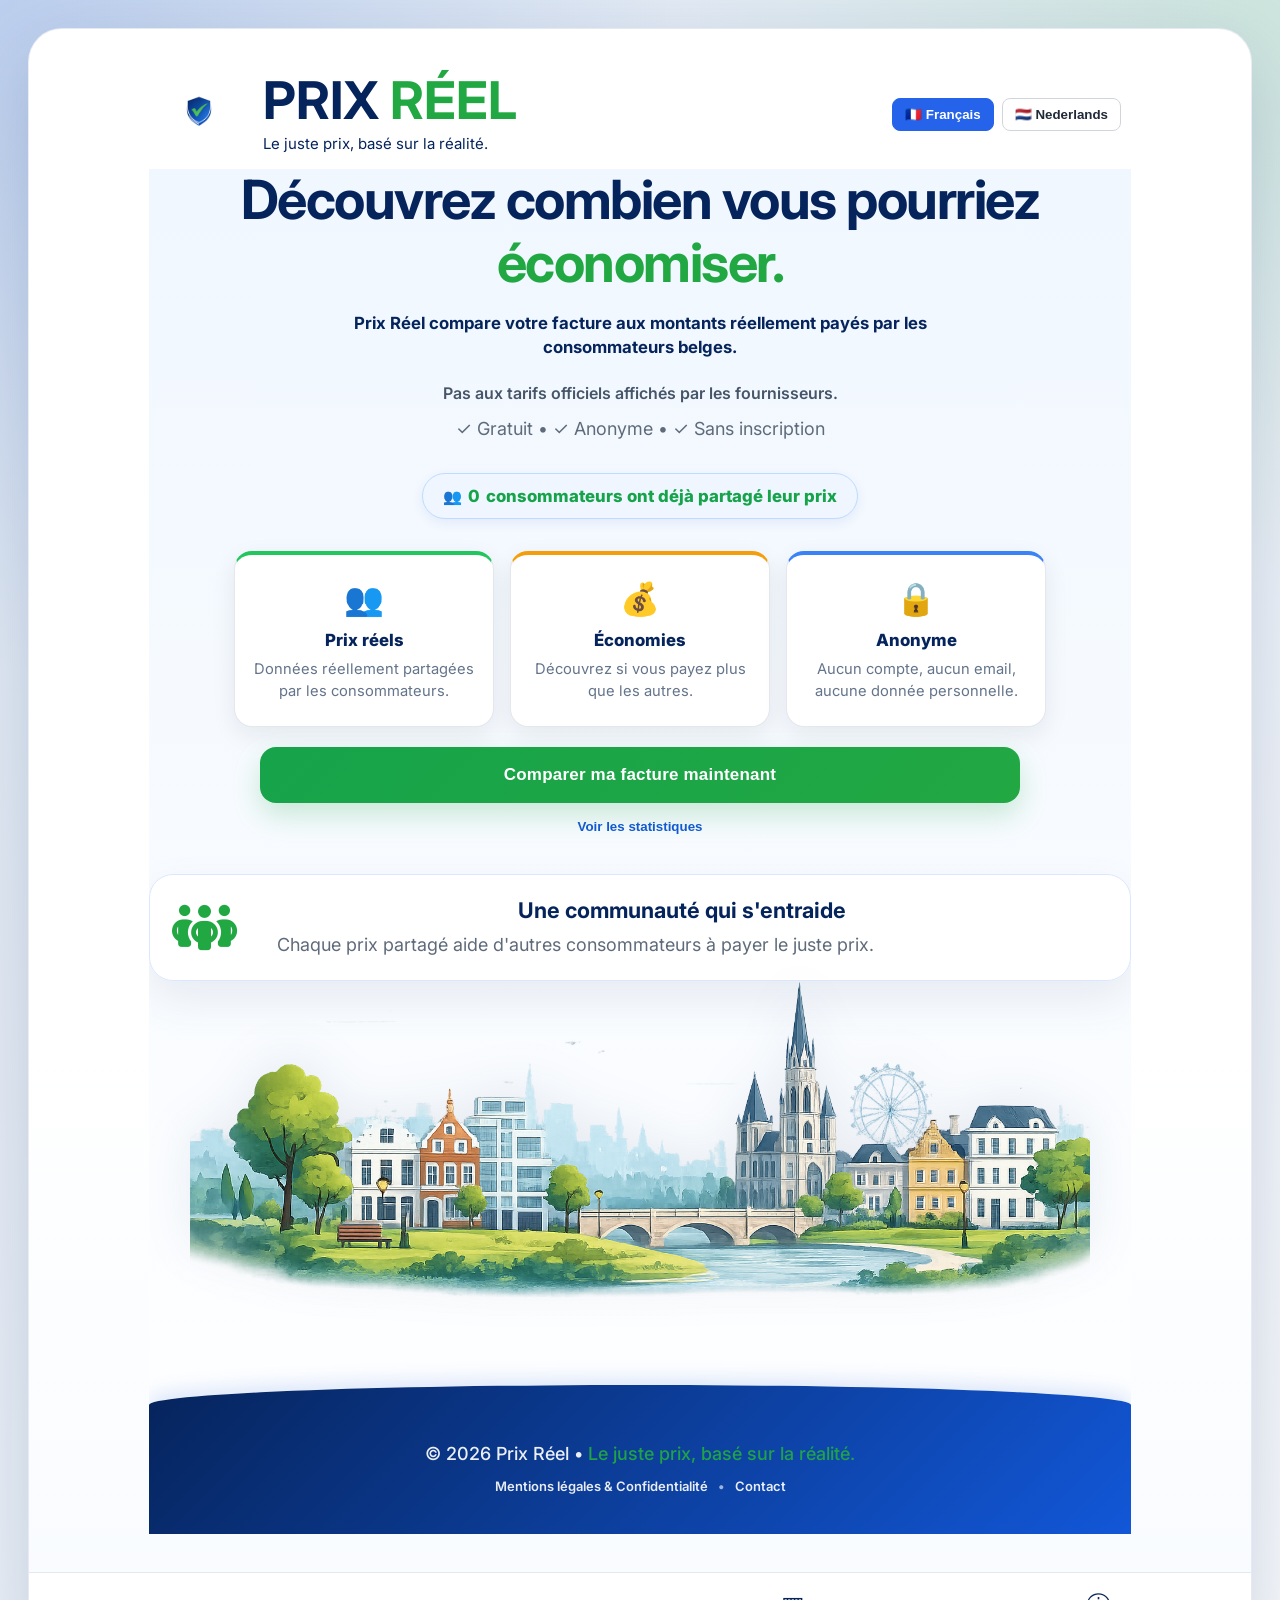
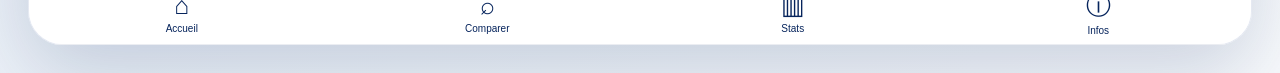
==== commit 949fee2c: "Add trust message to index.html" ====
--- a/index.html
+++ b/index.html
@@ -9,7 +9,7 @@
   <title>Prix Réel | Comparez les prix Internet réellement payés en Belgique</title>
   <meta name="description" content="Prix Réel est une plateforme belge indépendante basée sur les prix réellement payés par les consommateurs. Comparez votre abonnement Internet et découvrez si vous payez le juste prix.">
   <meta name="robots" content="index, follow">
-  <link rel="stylesheet" href="style.css?v=30" />
+  <link rel="stylesheet" href="style.css?v=31" />
   <link rel="stylesheet" href="https://cdnjs.cloudflare.com/ajax/libs/font-awesome/6.5.1/css/all.min.css">
   <link href="https://fonts.googleapis.com/css2?family=Inter:wght@500;600;700;800&display=swap" rel="stylesheet">
   <meta name="google-site-verification" content="8KkwB-e2dJpltFRa9STLV8NX990c75Moo5jhTXVJp_Q" />
@@ -69,6 +69,9 @@
     <span data-i18n="heroMessageSmall">
       Pas aux tarifs officiels affichés par les fournisseurs.
     </span>
+    <p class="hero-trust" data-i18n="heroTrust">
+      ✓ Gratuit • ✓ Anonyme • ✓ Sans inscription
+    </p>
   </div>
 
   <div class="community-counter">
@@ -758,7 +761,7 @@
 </main>
 
 
-<script src="./app.js?v=30"></script>
+<script src="./app.js?v=31"></script>
   
 </body>
 </html>
--- a/style.css
+++ b/style.css
@@ -1934,8 +1934,9 @@
   }
 
   .hero h2 {
-    font-size: 29px;
-  }
+  font-size: 26px;
+  line-height: 1.15;
+}
 
   .privacy-box {
     align-items: flex-start;
@@ -3383,7 +3384,7 @@
   align-items: center;
 
   max-width: 1100px;
-  margin: 0 auto 30px;
+  margin: 0 auto 10px;
   padding: 5px 10px;
   background: transparent;
 }
@@ -3392,7 +3393,7 @@
   .site-header {
     flex-direction: column;
     align-items: center;
-    gap: 15px;
+    gap: 4px;
   }
 
   .brand {
@@ -3425,8 +3426,8 @@
 
 @media (max-width: 600px) {
   .brand-header {
-    padding-top: 70px;
-    margin-bottom: 45px;
+    padding-top: 35px;
+    margin-bottom: 20px;
   }
 
   .brand-logo-row {
@@ -3473,6 +3474,19 @@
 }
 
 
-
-
-
+@media (max-width: 600px) {
+  .site-header {
+    margin-bottom: 10px !important;
+  }
+
+  .language-switcher {
+    margin-bottom: 20px !important;
+  }
+
+  .hero {
+    margin-top: 0 !important;
+  }
+}
+
+
+
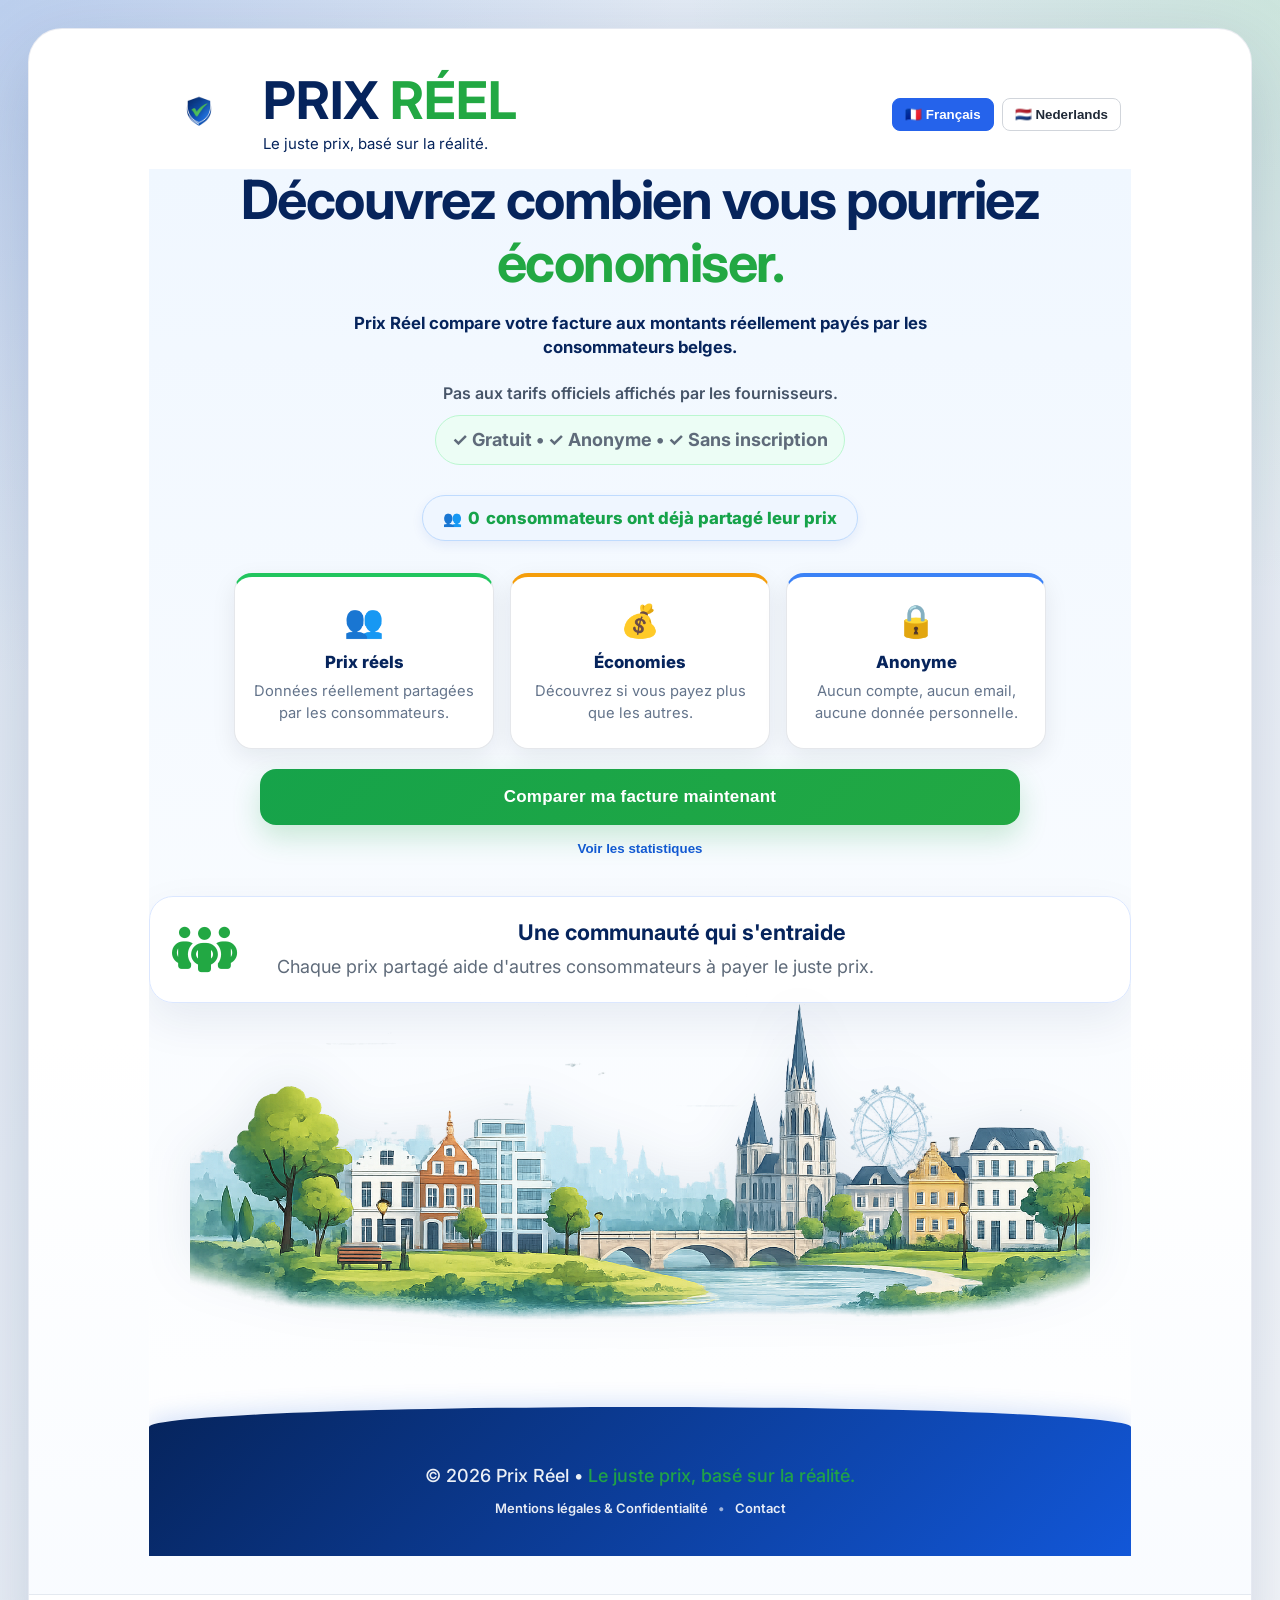
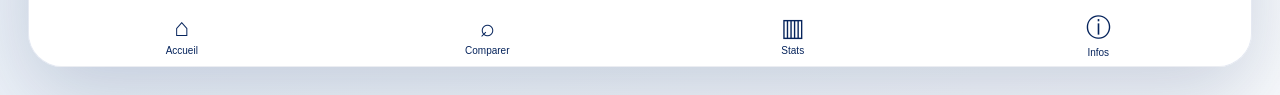
==== commit 1447d337: "Wrap hero trust text in a centered div" ====
--- a/index.html
+++ b/index.html
@@ -69,9 +69,11 @@
     <span data-i18n="heroMessageSmall">
       Pas aux tarifs officiels affichés par les fournisseurs.
     </span>
-    <p class="hero-trust" data-i18n="heroTrust">
-      ✓ Gratuit • ✓ Anonyme • ✓ Sans inscription
-    </p>
+    <div style="text-align:center;">
+  <p class="hero-trust" data-i18n="heroTrust">
+    ✓ Gratuit • ✓ Anonyme • ✓ Sans inscription
+  </p>
+</div>
   </div>
 
   <div class="community-counter">
--- a/style.css
+++ b/style.css
@@ -3488,5 +3488,20 @@
   }
 }
 
-
-
+.hero-trust {
+  display: inline-block;
+  margin-top: 18px;
+  margin-bottom: 18px;
+  padding: 10px 16px;
+
+  background: #ecfdf5;
+  border: 1px solid #bbf7d0;
+  border-radius: 999px;
+
+  color: #16a34a;
+  font-size: 15px;
+  font-weight: 700;
+}
+
+
+
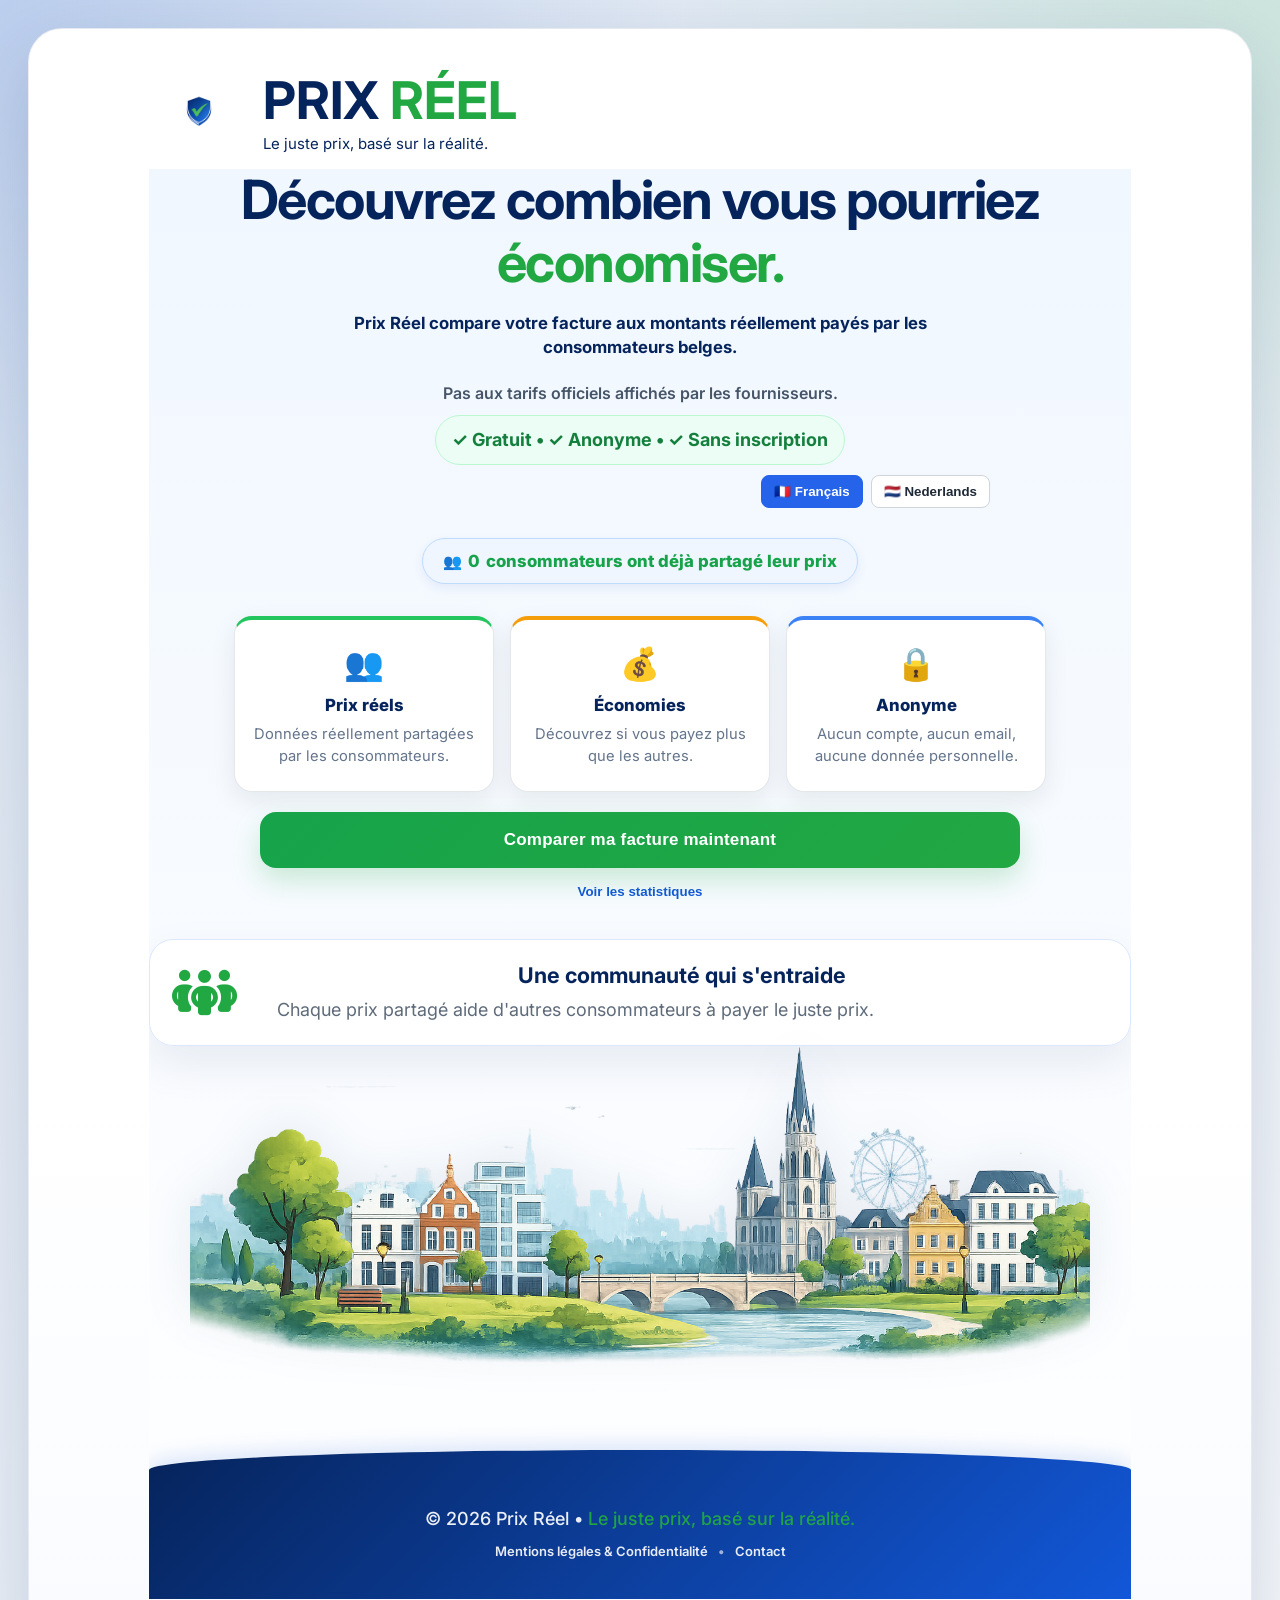
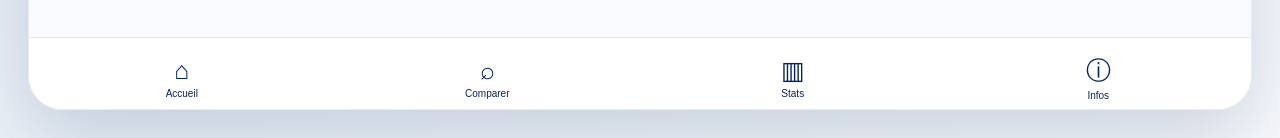
==== commit 30253b48: "Reorganize language switcher buttons in index.html" ====
--- a/index.html
+++ b/index.html
@@ -43,16 +43,6 @@
     </div>
   </div>
 
-  <div class="language-switcher">
-    <button id="lang-fr" onclick="setLanguage('fr')">
-      🇫🇷 Français
-    </button>
-
-    <button id="lang-nl" onclick="setLanguage('nl')">
-      🇳🇱 Nederlands
-    </button>
-  </div>
-
 </header>
 
 <div class="hero">
@@ -74,6 +64,17 @@
     ✓ Gratuit • ✓ Anonyme • ✓ Sans inscription
   </p>
 </div>
+
+  <div class="language-switcher">
+    <button id="lang-fr" onclick="setLanguage('fr')">
+      🇫🇷 Français
+    </button>
+
+    <button id="lang-nl" onclick="setLanguage('nl')">
+      🇳🇱 Nederlands
+    </button>
+  </div>
+    
   </div>
 
   <div class="community-counter">
--- a/style.css
+++ b/style.css
@@ -3498,7 +3498,7 @@
   border: 1px solid #bbf7d0;
   border-radius: 999px;
 
-  color: #16a34a;
+  color: #15803d !important;
   font-size: 15px;
   font-weight: 700;
 }
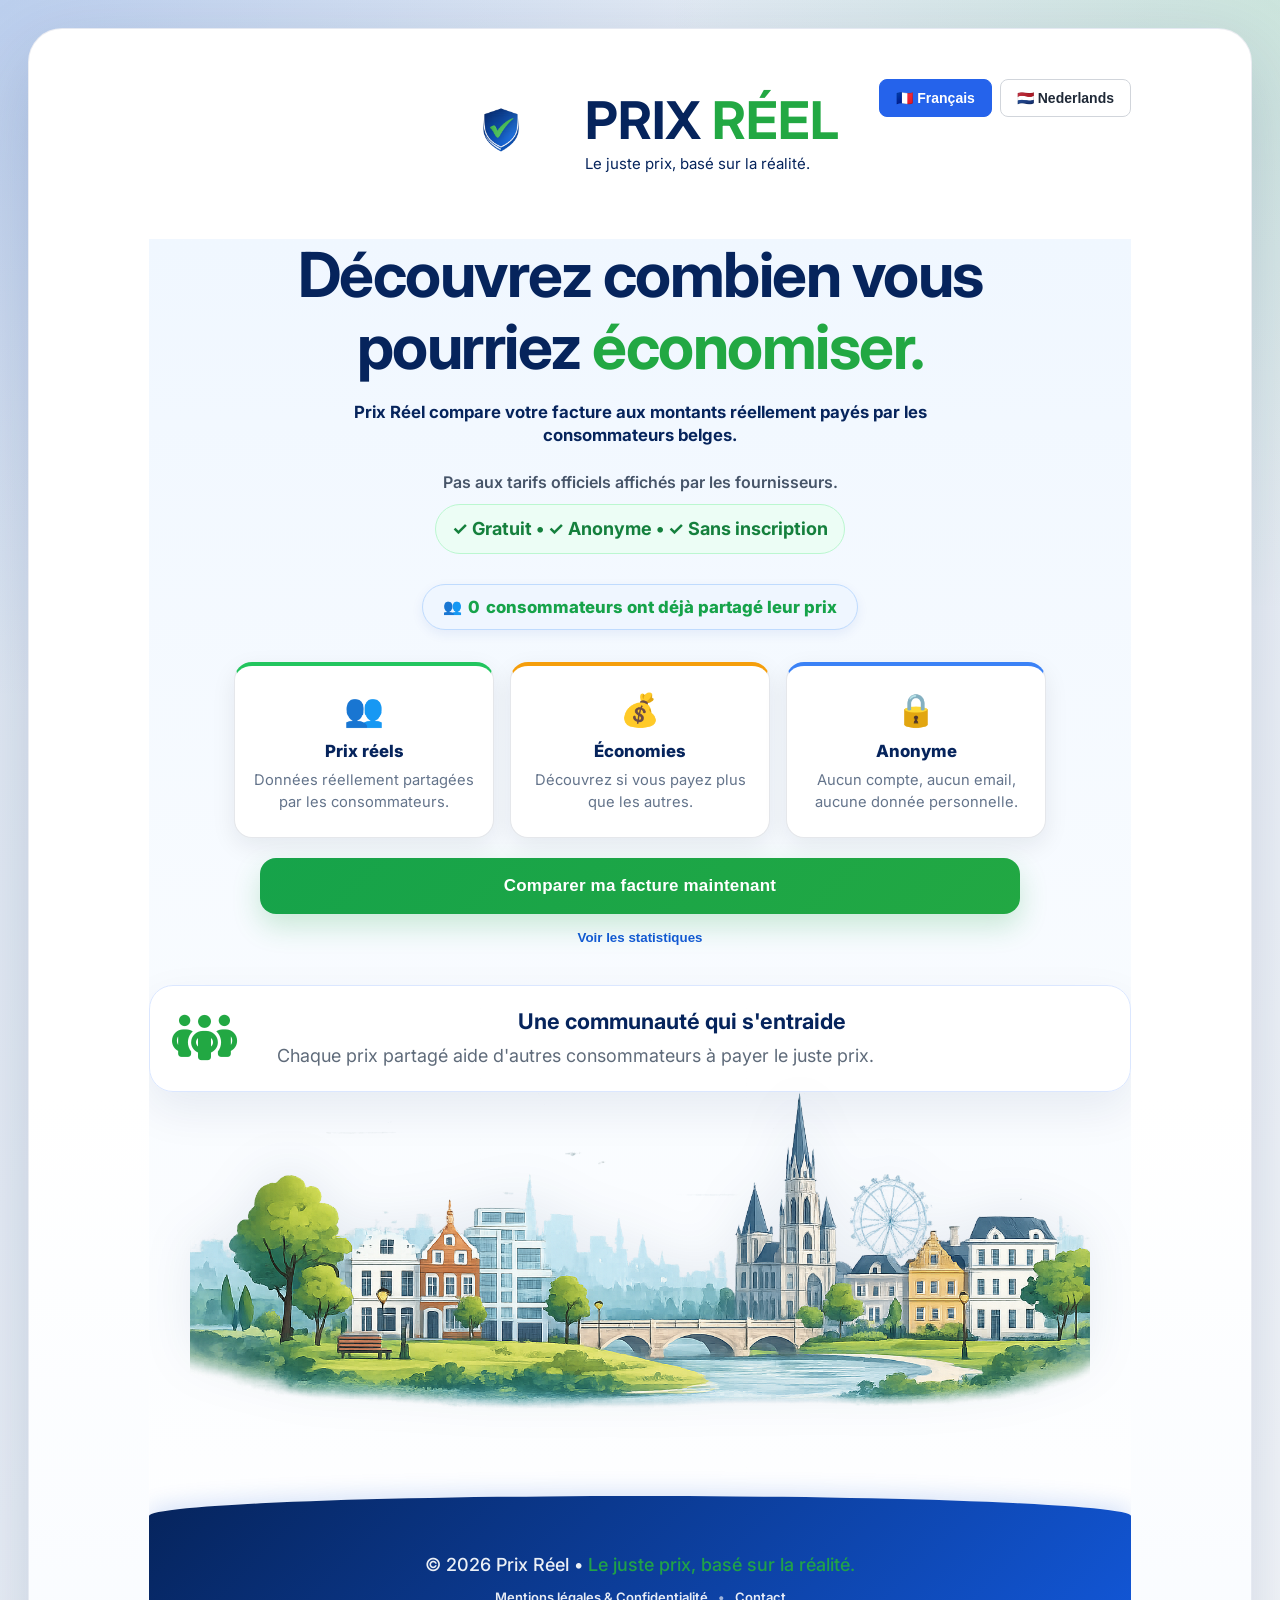
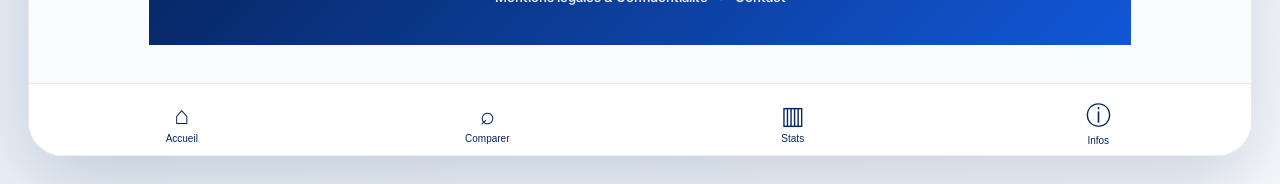
==== commit 1b133818: "Add language switcher buttons for French and Dutch" ====
--- a/index.html
+++ b/index.html
@@ -35,6 +35,16 @@
   <div class="brand">
     <img src="shield-logo.png" alt="Prix Réel" class="logo-shield">
 
+      <div class="language-switcher">
+    <button id="lang-fr" onclick="setLanguage('fr')">
+      🇫🇷 Français
+    </button>
+
+    <button id="lang-nl" onclick="setLanguage('nl')">
+      🇳🇱 Nederlands
+    </button>
+      </div>
+
     <div class="brand-text">
       <h1>PRIX <span>RÉEL</span></h1>
       <p data-i18n="brandSlogan">
@@ -64,16 +74,6 @@
     ✓ Gratuit • ✓ Anonyme • ✓ Sans inscription
   </p>
 </div>
-
-  <div class="language-switcher">
-    <button id="lang-fr" onclick="setLanguage('fr')">
-      🇫🇷 Français
-    </button>
-
-    <button id="lang-nl" onclick="setLanguage('nl')">
-      🇳🇱 Nederlands
-    </button>
-  </div>
     
   </div>
 
--- a/style.css
+++ b/style.css
@@ -3481,6 +3481,7 @@
 
   .language-switcher {
     margin-bottom: 20px !important;
+    margin: 20px 0;
   }
 
   .hero {
@@ -3501,7 +3502,53 @@
   color: #15803d !important;
   font-size: 15px;
   font-weight: 700;
-}
-
-
-
+  max-width: fit-content;
+  margin: 20px auto;
+}
+
+@media (min-width: 901px) {
+  .site-header {
+    position: relative;
+    max-width: 1100px;
+    margin: 0 auto 40px;
+    display: flex;
+    justify-content: center;
+    align-items: center;
+  }
+
+  .site-header .brand {
+    justify-content: center;
+  }
+
+  .site-header .language-switcher {
+    position: absolute;
+    top: 10px;
+    right: 0;
+    margin: 0;
+  }
+
+  .site-header .language-switcher button {
+    padding: 10px 16px;
+    font-size: 14px;
+  }
+}
+
+@media (min-width: 901px) {
+
+  .container,
+  .hero-card {
+    max-width: 1300px;
+  }
+
+  .logo-shield {
+    width: 120px;
+    height: 120px;
+  }
+
+  .hero h2 {
+    font-size: 62px;
+  }
+}
+
+
+
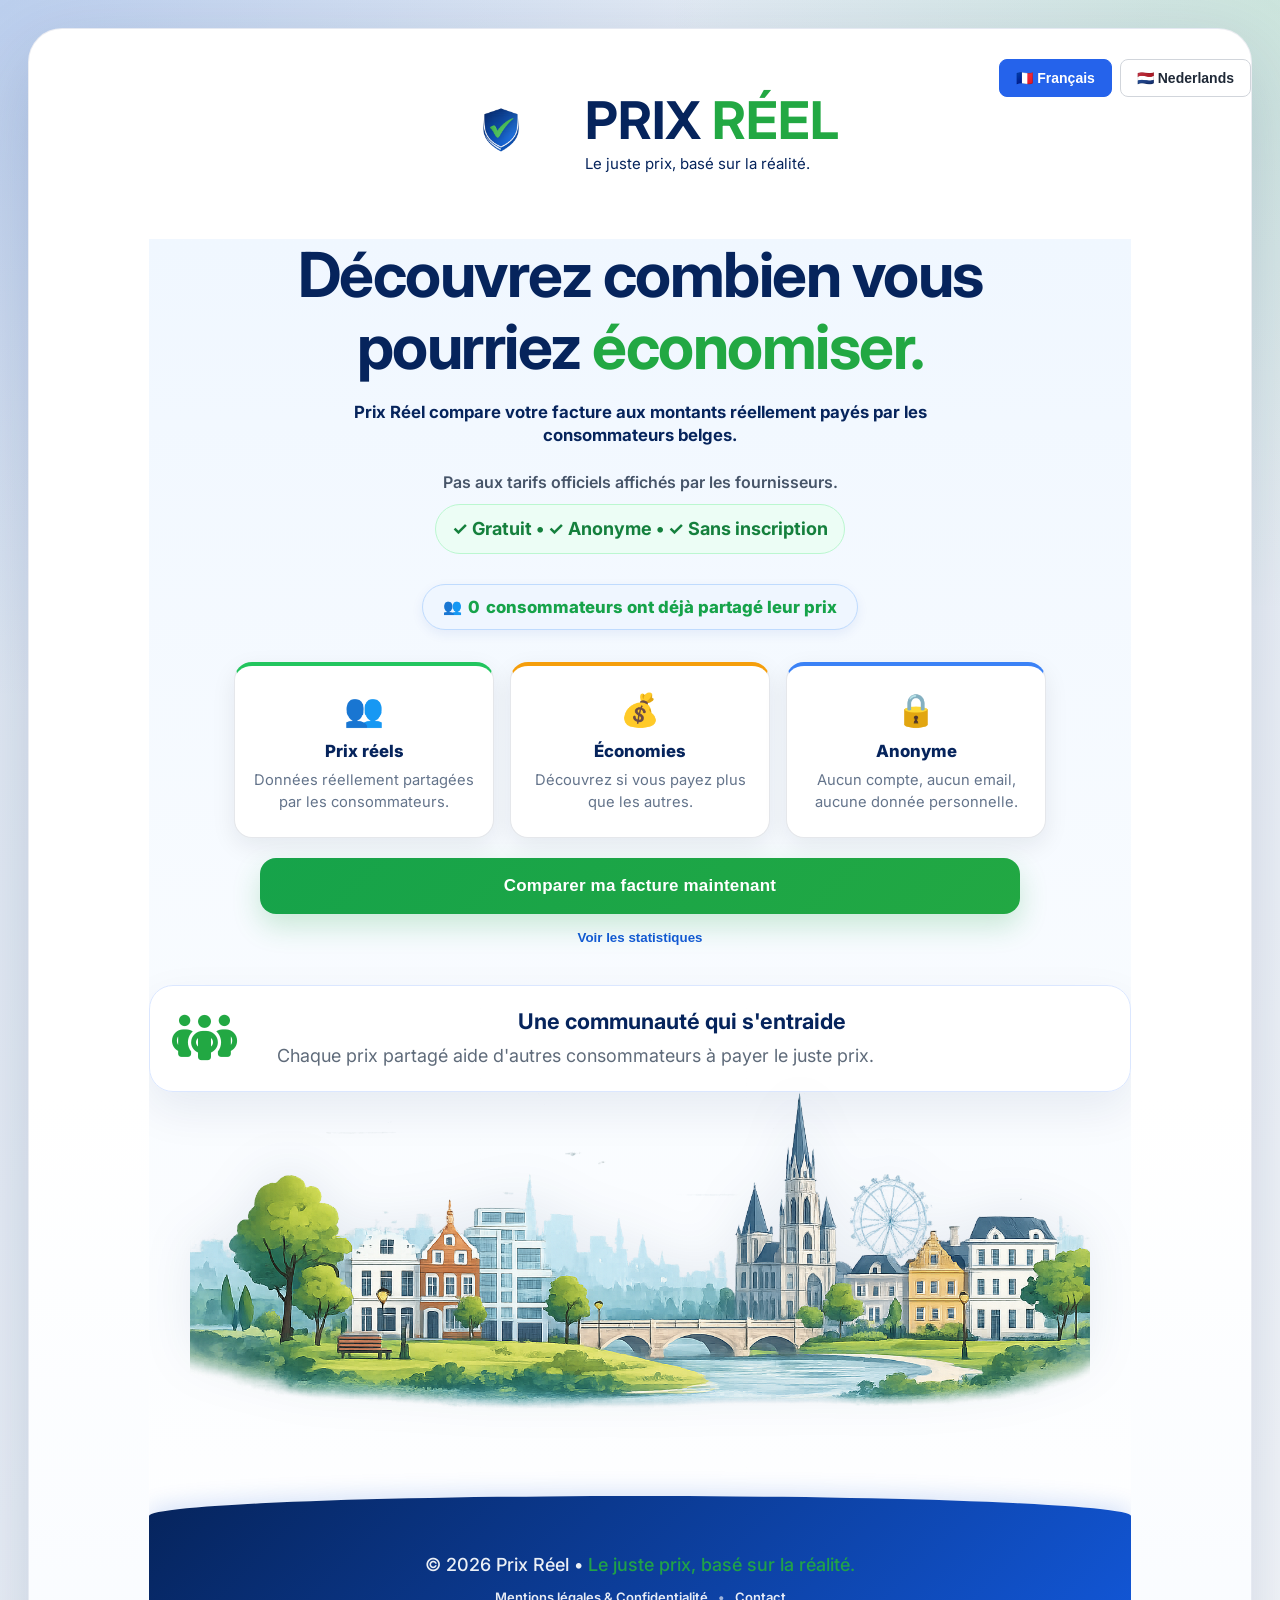
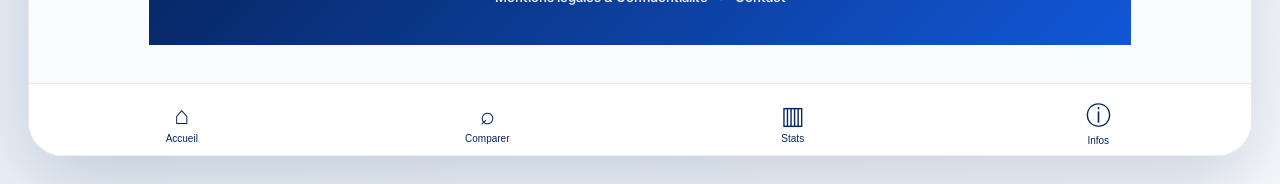
==== commit 7edc2f7d: "Reintroduce language switcher buttons in index.html" ====
--- a/index.html
+++ b/index.html
@@ -35,15 +35,7 @@
   <div class="brand">
     <img src="shield-logo.png" alt="Prix Réel" class="logo-shield">
 
-      <div class="language-switcher">
-    <button id="lang-fr" onclick="setLanguage('fr')">
-      🇫🇷 Français
-    </button>
-
-    <button id="lang-nl" onclick="setLanguage('nl')">
-      🇳🇱 Nederlands
-    </button>
-      </div>
+      
 
     <div class="brand-text">
       <h1>PRIX <span>RÉEL</span></h1>
@@ -51,6 +43,16 @@
         Le juste prix, basé sur la réalité.
       </p>
     </div>
+  </div>
+
+  <div class="language-switcher">
+    <button id="lang-fr" onclick="setLanguage('fr')">
+      🇫🇷 Français
+    </button>
+
+    <button id="lang-nl" onclick="setLanguage('nl')">
+      🇳🇱 Nederlands
+    </button>
   </div>
 
 </header>
--- a/style.css
+++ b/style.css
@@ -3522,8 +3522,8 @@
 
   .site-header .language-switcher {
     position: absolute;
-    top: 10px;
-    right: 0;
+    top: -10px;
+    right:-120px;
     margin: 0;
   }
 
@@ -3550,5 +3550,28 @@
   }
 }
 
-
-
+@media (max-width: 900px) {
+  .site-header {
+    flex-direction: column !important;
+    align-items: center !important;
+    overflow: visible !important;
+  }
+
+  .site-header .language-switcher {
+    position: static !important;
+    transform: none !important;
+    margin: 18px auto 18px !important;
+    display: flex !important;
+    justify-content: center !important;
+    width: 100% !important;
+  }
+
+  .site-header .language-switcher button {
+    padding: 10px 16px !important;
+    font-size: 15px !important;
+  }
+}
+
+
+
+
